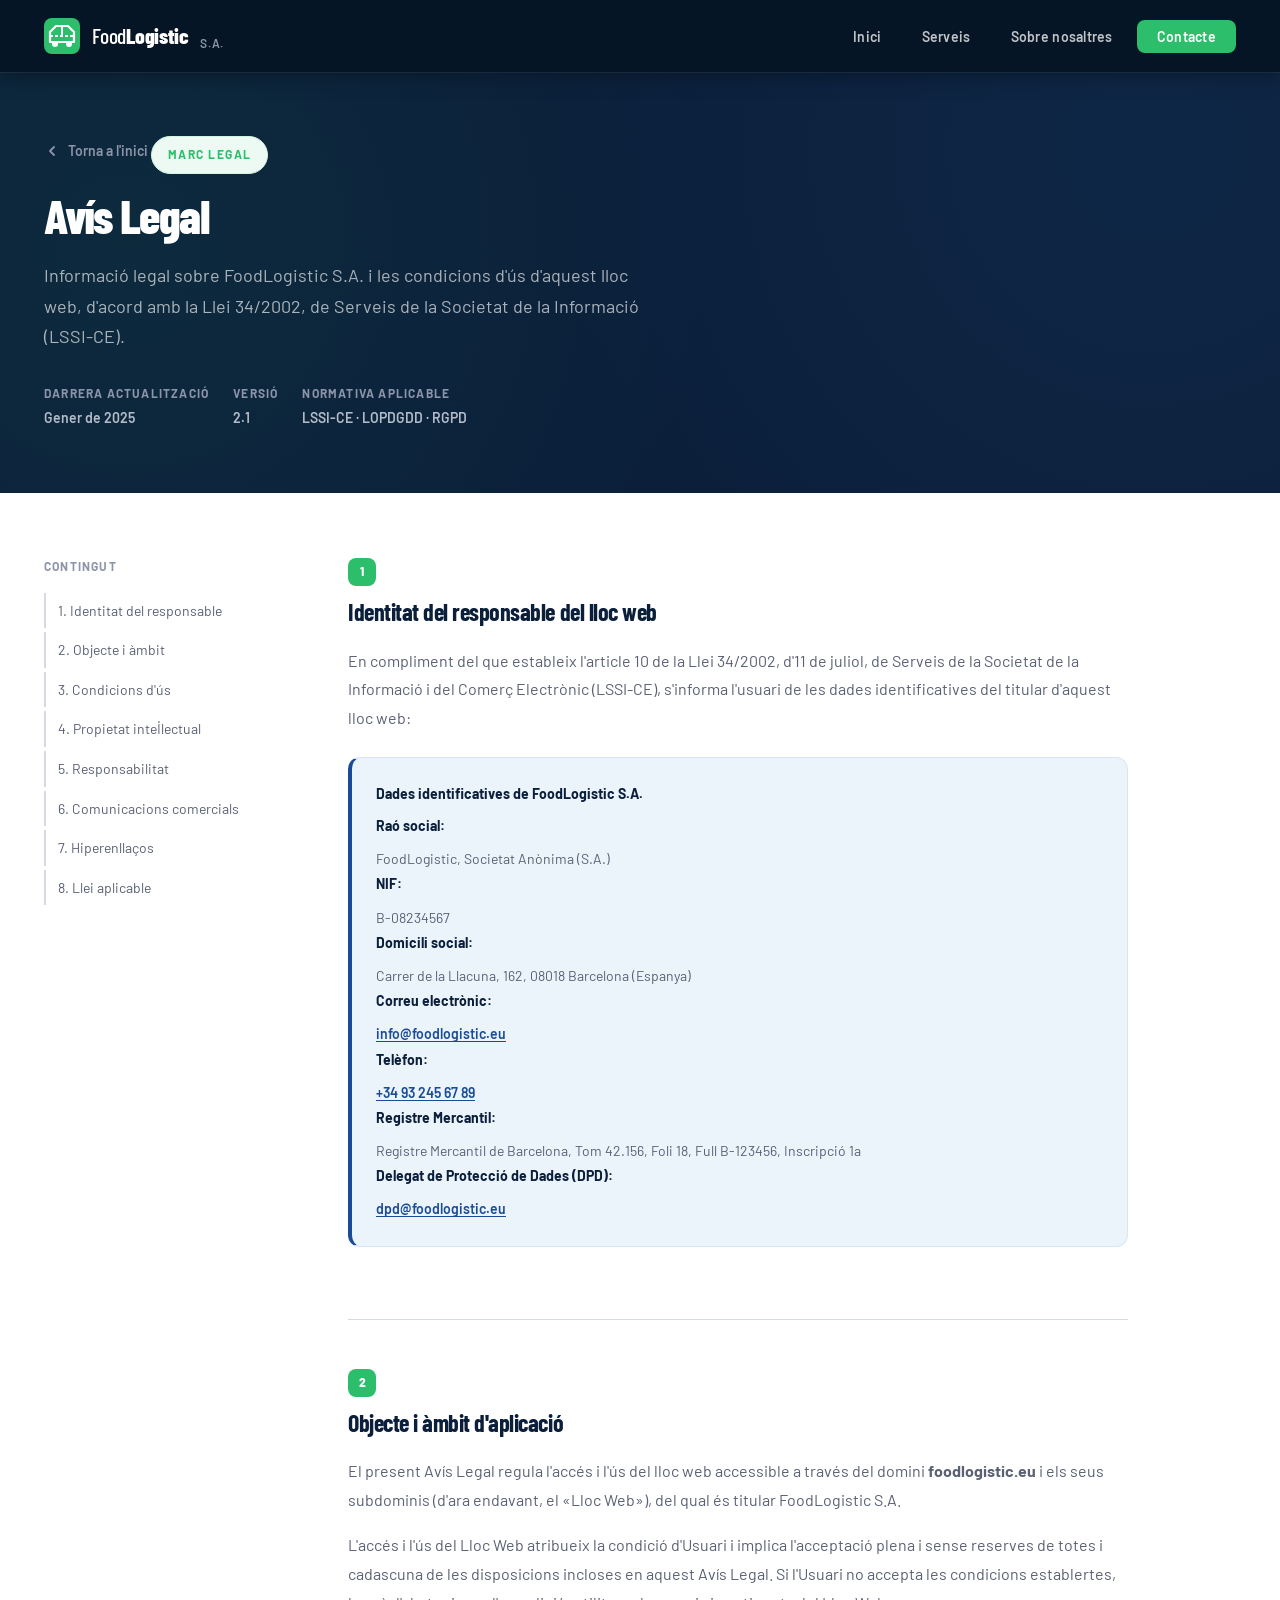
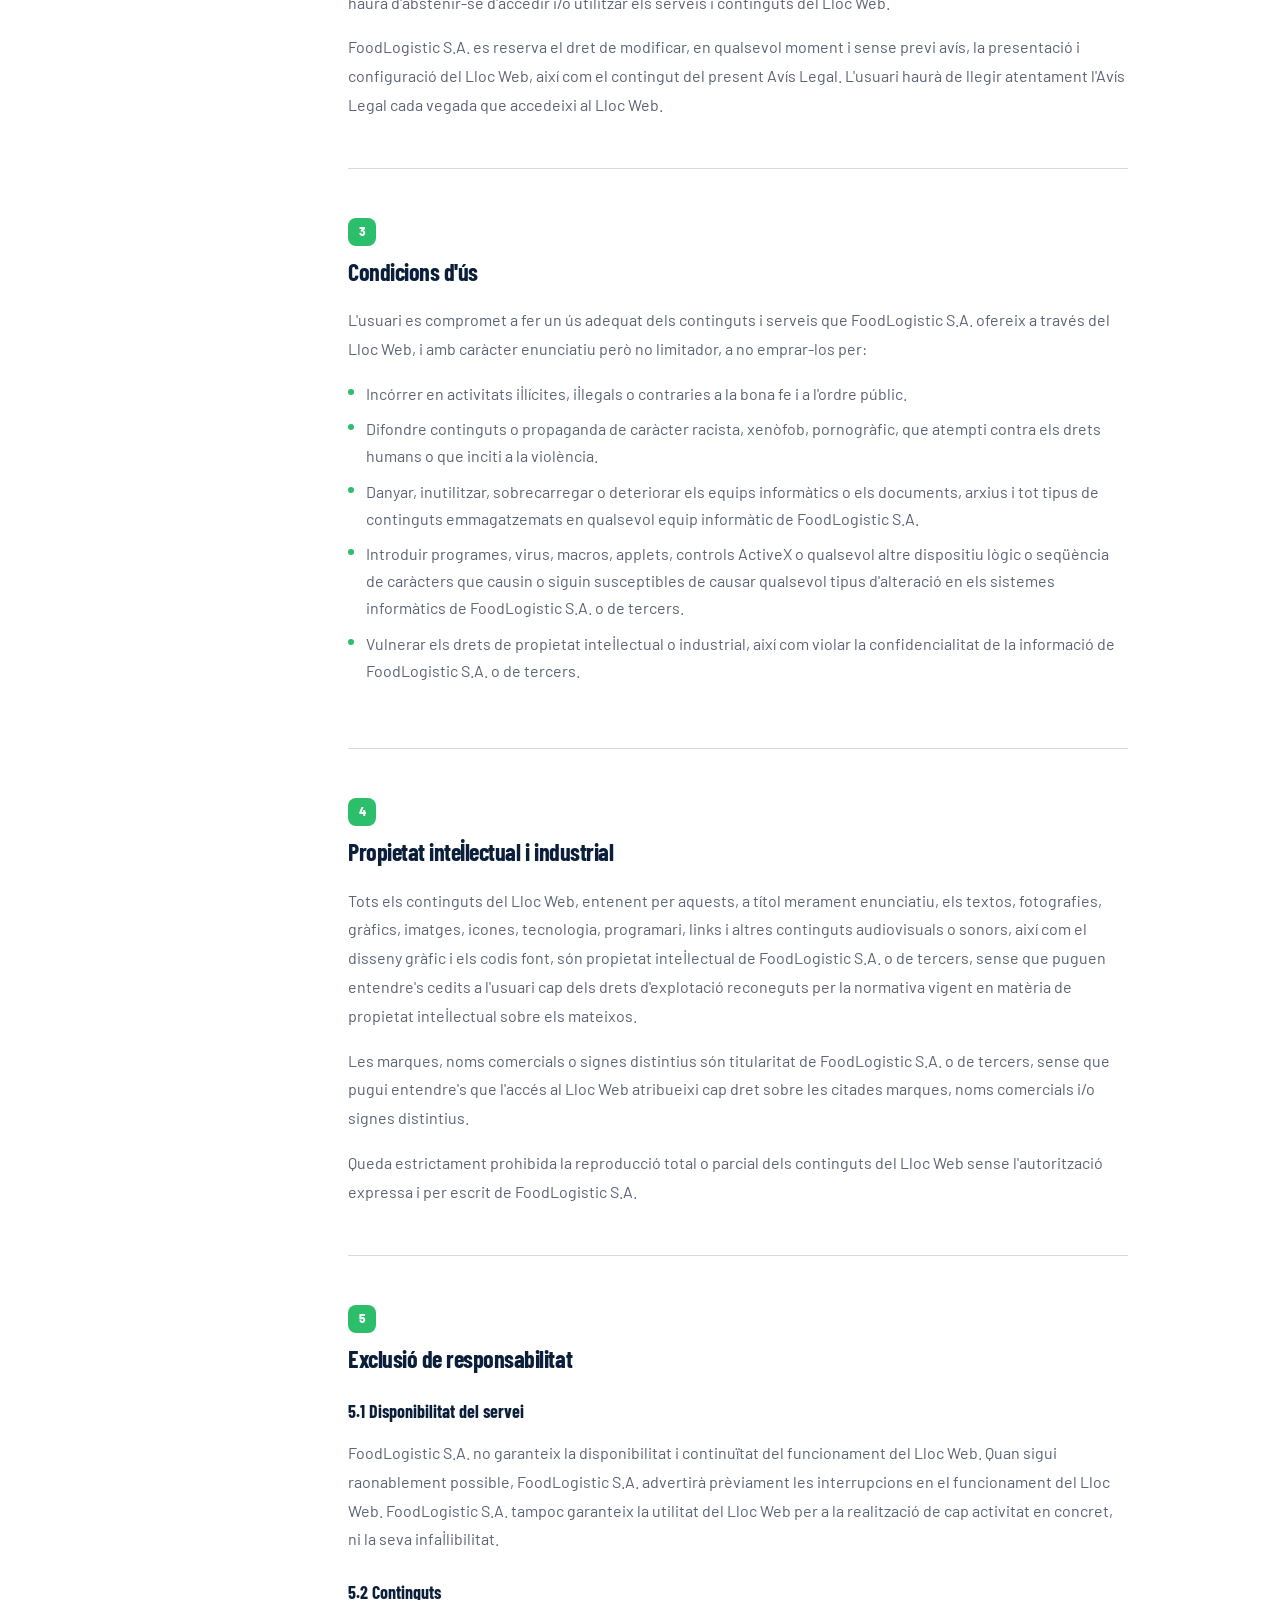
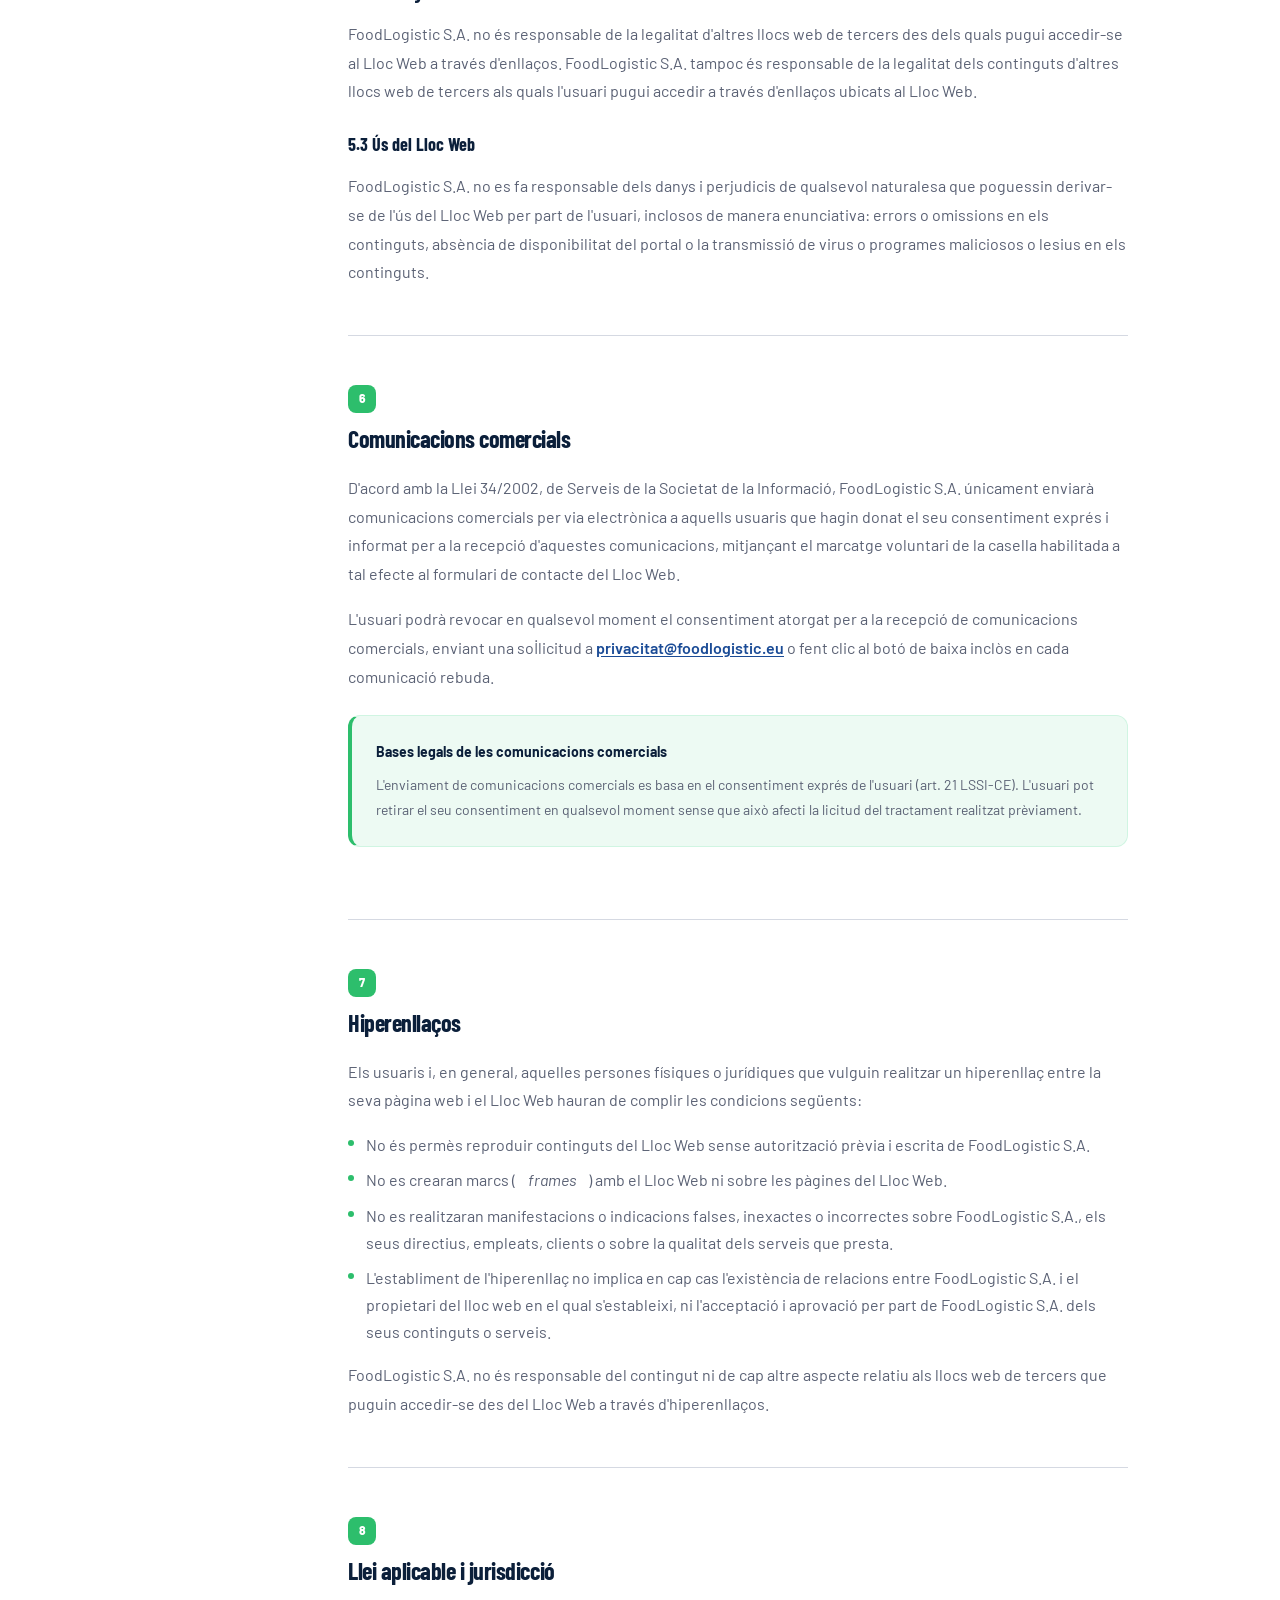
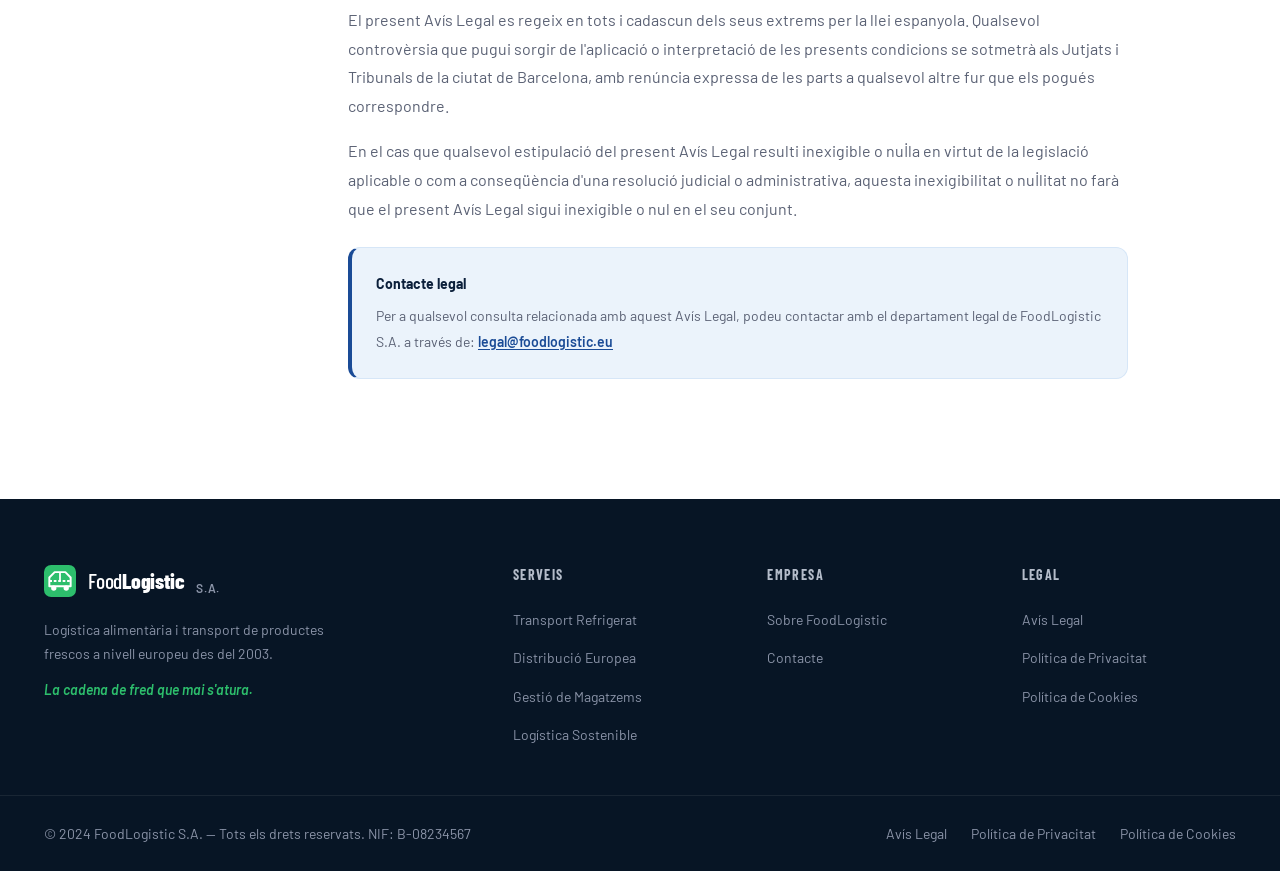
==== docs/avis-legal.html @ 4fdf0405 "t06" ====
<!DOCTYPE html>
<html lang="ca">
<head>
  <meta charset="UTF-8" />
  <meta name="viewport" content="width=device-width, initial-scale=1.0" />
  <meta name="description" content="Avís Legal de FoodLogistic S.A. — Informació sobre el responsable del lloc web, condicions d'ús, propietat intel·lectual i responsabilitat." />
  <meta name="robots" content="noindex, follow" />
  <title>Avís Legal — FoodLogistic S.A.</title>
  <link rel="preconnect" href="https://fonts.googleapis.com" />
  <link rel="preconnect" href="https://fonts.gstatic.com" crossorigin />
  <link href="https://fonts.googleapis.com/css2?family=Barlow:ital,wght@0,300;0,400;0,600;0,700;0,800;0,900;1,300&family=Barlow+Condensed:wght@500;600;700;800&family=Source+Sans+3:wght@300;400;600&display=swap" rel="stylesheet" />
  <link rel="stylesheet" href="styles.css" />
</head>
<body>

  <!-- NAVIGATION -->
  <header class="site-header scrolled" id="site-header">
    <nav class="nav-container" role="navigation" aria-label="Navegació principal">
      <a href="index.html" class="nav-logo" aria-label="FoodLogistic S.A. — Torna a l'inici">
        <span class="logo-icon" aria-hidden="true">
          <svg width="36" height="36" viewBox="0 0 36 36" fill="none" xmlns="http://www.w3.org/2000/svg">
            <rect width="36" height="36" rx="8" fill="#2DBE6C"/>
            <path d="M6 24V14l6-6h12l6 6v10H6z" fill="none" stroke="white" stroke-width="2.2" stroke-linejoin="round"/>
            <circle cx="11" cy="26" r="3" fill="white"/>
            <circle cx="25" cy="26" r="3" fill="white"/>
            <path d="M6 18h24" stroke="white" stroke-width="2" stroke-dasharray="3 2"/>
            <path d="M18 8v10" stroke="white" stroke-width="2"/>
          </svg>
        </span>
        <span class="logo-text">Food<strong>Logistic</strong></span>
        <span class="logo-tag">S.A.</span>
      </a>
      <button class="nav-toggle" id="nav-toggle" aria-expanded="false" aria-controls="nav-menu" aria-label="Obre o tanca el menú">
        <span></span><span></span><span></span>
      </button>
      <ul class="nav-menu" id="nav-menu" role="list">
        <li><a href="index.html#inici" class="nav-link">Inici</a></li>
        <li><a href="index.html#serveis" class="nav-link">Serveis</a></li>
        <li><a href="index.html#sobre-nosaltres" class="nav-link">Sobre nosaltres</a></li>
        <li><a href="index.html#contacte" class="nav-link nav-cta">Contacte</a></li>
      </ul>
    </nav>
  </header>

  <main>

    <!-- HERO LEGAL -->
    <section class="legal-hero">
      <div class="container legal-hero-inner">
        <a href="index.html" class="legal-hero-back" aria-label="Torna a la pàgina principal">
          <svg width="16" height="16" viewBox="0 0 16 16" fill="none" aria-hidden="true">
            <path d="M10 12L6 8l4-4" stroke="currentColor" stroke-width="1.8" stroke-linecap="round" stroke-linejoin="round"/>
          </svg>
          Torna a l'inici
        </a>
        <span class="section-tag">Marc Legal</span>
        <h1 class="legal-title">Avís Legal</h1>
        <p class="legal-subtitle">Informació legal sobre FoodLogistic S.A. i les condicions d'ús d'aquest lloc web, d'acord amb la Llei 34/2002, de Serveis de la Societat de la Informació (LSSI-CE).</p>
        <div class="legal-meta">
          <div class="legal-meta-item">
            <span class="legal-meta-label">Darrera actualització</span>
            <span class="legal-meta-value">Gener de 2025</span>
          </div>
          <div class="legal-meta-item">
            <span class="legal-meta-label">Versió</span>
            <span class="legal-meta-value">2.1</span>
          </div>
          <div class="legal-meta-item">
            <span class="legal-meta-label">Normativa aplicable</span>
            <span class="legal-meta-value">LSSI-CE · LOPDGDD · RGPD</span>
          </div>
        </div>
      </div>
    </section>

    <!-- CONTINGUT LEGAL -->
    <section class="legal-body">
      <div class="container legal-layout">

        <!-- ÍNDEX LATERAL -->
        <nav class="legal-nav" aria-label="Índex del document">
          <p class="legal-nav-title">Contingut</p>
          <ul class="legal-nav-list" role="list">
            <li><a href="#identitat" class="legal-nav-link">1. Identitat del responsable</a></li>
            <li><a href="#objecte" class="legal-nav-link">2. Objecte i àmbit</a></li>
            <li><a href="#condicions" class="legal-nav-link">3. Condicions d'ús</a></li>
            <li><a href="#propietat" class="legal-nav-link">4. Propietat intel·lectual</a></li>
            <li><a href="#responsabilitat" class="legal-nav-link">5. Responsabilitat</a></li>
            <li><a href="#comunicacions" class="legal-nav-link">6. Comunicacions comercials</a></li>
            <li><a href="#hiperenllacos" class="legal-nav-link">7. Hiperenllaços</a></li>
            <li><a href="#llei" class="legal-nav-link">8. Llei aplicable</a></li>
          </ul>
        </nav>

        <!-- CONTINGUT -->
        <div class="legal-content">

          <div class="legal-section" id="identitat">
            <div class="legal-section-num" aria-hidden="true">1</div>
            <h2>Identitat del responsable del lloc web</h2>
            <p>En compliment del que estableix l'article 10 de la Llei 34/2002, d'11 de juliol, de Serveis de la Societat de la Informació i del Comerç Electrònic (LSSI-CE), s'informa l'usuari de les dades identificatives del titular d'aquest lloc web:</p>

            <div class="legal-info-box">
              <strong>Dades identificatives de FoodLogistic S.A.</strong>
              <p><strong>Raó social:</strong> FoodLogistic, Societat Anònima (S.A.)<br/>
              <strong>NIF:</strong> B-08234567<br/>
              <strong>Domicili social:</strong> Carrer de la Llacuna, 162, 08018 Barcelona (Espanya)<br/>
              <strong>Correu electrònic:</strong> <a href="mailto:info@foodlogistic.eu">info@foodlogistic.eu</a><br/>
              <strong>Telèfon:</strong> <a href="tel:+34932456789">+34 93 245 67 89</a><br/>
              <strong>Registre Mercantil:</strong> Registre Mercantil de Barcelona, Tom 42.156, Foli 18, Full B-123456, Inscripció 1a<br/>
              <strong>Delegat de Protecció de Dades (DPD):</strong> <a href="mailto:dpd@foodlogistic.eu">dpd@foodlogistic.eu</a></p>
            </div>
          </div>

          <div class="legal-section" id="objecte">
            <div class="legal-section-num" aria-hidden="true">2</div>
            <h2>Objecte i àmbit d'aplicació</h2>
            <p>El present Avís Legal regula l'accés i l'ús del lloc web accessible a través del domini <strong>foodlogistic.eu</strong> i els seus subdominis (d'ara endavant, el «Lloc Web»), del qual és titular FoodLogistic S.A.</p>
            <p>L'accés i l'ús del Lloc Web atribueix la condició d'Usuari i implica l'acceptació plena i sense reserves de totes i cadascuna de les disposicions incloses en aquest Avís Legal. Si l'Usuari no accepta les condicions establertes, haurà d'abstenir-se d'accedir i/o utilitzar els serveis i continguts del Lloc Web.</p>
            <p>FoodLogistic S.A. es reserva el dret de modificar, en qualsevol moment i sense previ avís, la presentació i configuració del Lloc Web, així com el contingut del present Avís Legal. L'usuari haurà de llegir atentament l'Avís Legal cada vegada que accedeixi al Lloc Web.</p>
          </div>

          <div class="legal-section" id="condicions">
            <div class="legal-section-num" aria-hidden="true">3</div>
            <h2>Condicions d'ús</h2>
            <p>L'usuari es compromet a fer un ús adequat dels continguts i serveis que FoodLogistic S.A. ofereix a través del Lloc Web, i amb caràcter enunciatiu però no limitador, a no emprar-los per:</p>
            <ul>
              <li>Incórrer en activitats il·lícites, il·legals o contraries a la bona fe i a l'ordre públic.</li>
              <li>Difondre continguts o propaganda de caràcter racista, xenòfob, pornogràfic, que atempti contra els drets humans o que inciti a la violència.</li>
              <li>Danyar, inutilitzar, sobrecarregar o deteriorar els equips informàtics o els documents, arxius i tot tipus de continguts emmagatzemats en qualsevol equip informàtic de FoodLogistic S.A.</li>
              <li>Introduir programes, virus, macros, applets, controls ActiveX o qualsevol altre dispositiu lògic o seqüència de caràcters que causin o siguin susceptibles de causar qualsevol tipus d'alteració en els sistemes informàtics de FoodLogistic S.A. o de tercers.</li>
              <li>Vulnerar els drets de propietat intel·lectual o industrial, així com violar la confidencialitat de la informació de FoodLogistic S.A. o de tercers.</li>
            </ul>
          </div>

          <div class="legal-section" id="propietat">
            <div class="legal-section-num" aria-hidden="true">4</div>
            <h2>Propietat intel·lectual i industrial</h2>
            <p>Tots els continguts del Lloc Web, entenent per aquests, a títol merament enunciatiu, els textos, fotografies, gràfics, imatges, icones, tecnologia, programari, links i altres continguts audiovisuals o sonors, així com el disseny gràfic i els codis font, són propietat intel·lectual de FoodLogistic S.A. o de tercers, sense que puguen entendre's cedits a l'usuari cap dels drets d'explotació reconeguts per la normativa vigent en matèria de propietat intel·lectual sobre els mateixos.</p>
            <p>Les marques, noms comercials o signes distintius són titularitat de FoodLogistic S.A. o de tercers, sense que pugui entendre's que l'accés al Lloc Web atribueixi cap dret sobre les citades marques, noms comercials i/o signes distintius.</p>
            <p>Queda estrictament prohibida la reproducció total o parcial dels continguts del Lloc Web sense l'autorització expressa i per escrit de FoodLogistic S.A.</p>
          </div>

          <div class="legal-section" id="responsabilitat">
            <div class="legal-section-num" aria-hidden="true">5</div>
            <h2>Exclusió de responsabilitat</h2>
            <h3>5.1 Disponibilitat del servei</h3>
            <p>FoodLogistic S.A. no garanteix la disponibilitat i continuïtat del funcionament del Lloc Web. Quan sigui raonablement possible, FoodLogistic S.A. advertirà prèviament les interrupcions en el funcionament del Lloc Web. FoodLogistic S.A. tampoc garanteix la utilitat del Lloc Web per a la realització de cap activitat en concret, ni la seva infal·libilitat.</p>

            <h3>5.2 Continguts</h3>
            <p>FoodLogistic S.A. no és responsable de la legalitat d'altres llocs web de tercers des dels quals pugui accedir-se al Lloc Web a través d'enllaços. FoodLogistic S.A. tampoc és responsable de la legalitat dels continguts d'altres llocs web de tercers als quals l'usuari pugui accedir a través d'enllaços ubicats al Lloc Web.</p>

            <h3>5.3 Ús del Lloc Web</h3>
            <p>FoodLogistic S.A. no es fa responsable dels danys i perjudicis de qualsevol naturalesa que poguessin derivar-se de l'ús del Lloc Web per part de l'usuari, inclosos de manera enunciativa: errors o omissions en els continguts, absència de disponibilitat del portal o la transmissió de virus o programes maliciosos o lesius en els continguts.</p>
          </div>

          <div class="legal-section" id="comunicacions">
            <div class="legal-section-num" aria-hidden="true">6</div>
            <h2>Comunicacions comercials</h2>
            <p>D'acord amb la Llei 34/2002, de Serveis de la Societat de la Informació, FoodLogistic S.A. únicament enviarà comunicacions comercials per via electrònica a aquells usuaris que hagin donat el seu consentiment exprés i informat per a la recepció d'aquestes comunicacions, mitjançant el marcatge voluntari de la casella habilitada a tal efecte al formulari de contacte del Lloc Web.</p>
            <p>L'usuari podrà revocar en qualsevol moment el consentiment atorgat per a la recepció de comunicacions comercials, enviant una sol·licitud a <a href="mailto:privacitat@foodlogistic.eu">privacitat@foodlogistic.eu</a> o fent clic al botó de baixa inclòs en cada comunicació rebuda.</p>

            <div class="legal-info-box green">
              <strong>Bases legals de les comunicacions comercials</strong>
              <p>L'enviament de comunicacions comercials es basa en el consentiment exprés de l'usuari (art. 21 LSSI-CE). L'usuari pot retirar el seu consentiment en qualsevol moment sense que això afecti la licitud del tractament realitzat prèviament.</p>
            </div>
          </div>

          <div class="legal-section" id="hiperenllacos">
            <div class="legal-section-num" aria-hidden="true">7</div>
            <h2>Hiperenllaços</h2>
            <p>Els usuaris i, en general, aquelles persones físiques o jurídiques que vulguin realitzar un hiperenllaç entre la seva pàgina web i el Lloc Web hauran de complir les condicions següents:</p>
            <ul>
              <li>No és permès reproduir continguts del Lloc Web sense autorització prèvia i escrita de FoodLogistic S.A.</li>
              <li>No es crearan marcs (<em>frames</em>) amb el Lloc Web ni sobre les pàgines del Lloc Web.</li>
              <li>No es realitzaran manifestacions o indicacions falses, inexactes o incorrectes sobre FoodLogistic S.A., els seus directius, empleats, clients o sobre la qualitat dels serveis que presta.</li>
              <li>L'establiment de l'hiperenllaç no implica en cap cas l'existència de relacions entre FoodLogistic S.A. i el propietari del lloc web en el qual s'estableixi, ni l'acceptació i aprovació per part de FoodLogistic S.A. dels seus continguts o serveis.</li>
            </ul>
            <p>FoodLogistic S.A. no és responsable del contingut ni de cap altre aspecte relatiu als llocs web de tercers que puguin accedir-se des del Lloc Web a través d'hiperenllaços.</p>
          </div>

          <div class="legal-section" id="llei">
            <div class="legal-section-num" aria-hidden="true">8</div>
            <h2>Llei aplicable i jurisdicció</h2>
            <p>El present Avís Legal es regeix en tots i cadascun dels seus extrems per la llei espanyola. Qualsevol controvèrsia que pugui sorgir de l'aplicació o interpretació de les presents condicions se sotmetrà als Jutjats i Tribunals de la ciutat de Barcelona, amb renúncia expressa de les parts a qualsevol altre fur que els pogués correspondre.</p>
            <p>En el cas que qualsevol estipulació del present Avís Legal resulti inexigible o nul·la en virtut de la legislació aplicable o com a conseqüència d'una resolució judicial o administrativa, aquesta inexigibilitat o nul·litat no farà que el present Avís Legal sigui inexigible o nul en el seu conjunt.</p>

            <div class="legal-info-box">
              <strong>Contacte legal</strong>
              <p>Per a qualsevol consulta relacionada amb aquest Avís Legal, podeu contactar amb el departament legal de FoodLogistic S.A. a través de: <a href="mailto:legal@foodlogistic.eu">legal@foodlogistic.eu</a></p>
            </div>
          </div>

        </div>
      </div>
    </section>

  </main>

  <!-- FOOTER -->
  <footer class="site-footer" role="contentinfo">
    <div class="footer-main">
      <div class="container footer-grid">
        <div class="footer-brand">
          <a href="index.html" class="nav-logo footer-logo">
            <span class="logo-icon" aria-hidden="true">
              <svg width="32" height="32" viewBox="0 0 36 36" fill="none">
                <rect width="36" height="36" rx="8" fill="#2DBE6C"/>
                <path d="M6 24V14l6-6h12l6 6v10H6z" fill="none" stroke="white" stroke-width="2.2" stroke-linejoin="round"/>
                <circle cx="11" cy="26" r="3" fill="white"/>
                <circle cx="25" cy="26" r="3" fill="white"/>
                <path d="M6 18h24" stroke="white" stroke-width="2" stroke-dasharray="3 2"/>
                <path d="M18 8v10" stroke="white" stroke-width="2"/>
              </svg>
            </span>
            <span class="logo-text">Food<strong>Logistic</strong></span>
            <span class="logo-tag">S.A.</span>
          </a>
          <p class="footer-brand-desc">Logística alimentària i transport de productes frescos a nivell europeu des del 2003.</p>
          <p class="footer-slogan">La cadena de fred que mai s'atura.</p>
        </div>
        <div class="footer-col">
          <h4 class="footer-heading">Serveis</h4>
          <ul class="footer-links" role="list">
            <li><a href="index.html#serveis">Transport Refrigerat</a></li>
            <li><a href="index.html#serveis">Distribució Europea</a></li>
            <li><a href="index.html#serveis">Gestió de Magatzems</a></li>
            <li><a href="index.html#serveis">Logística Sostenible</a></li>
          </ul>
        </div>
        <div class="footer-col">
          <h4 class="footer-heading">Empresa</h4>
          <ul class="footer-links" role="list">
            <li><a href="index.html#sobre-nosaltres">Sobre FoodLogistic</a></li>
            <li><a href="index.html#contacte">Contacte</a></li>
          </ul>
        </div>
        <div class="footer-col">
          <h4 class="footer-heading">Legal</h4>
          <ul class="footer-links" role="list">
            <li><a href="avis-legal.html" aria-current="page">Avís Legal</a></li>
            <li><a href="politica-privacitat.html">Política de Privacitat</a></li>
            <li><a href="politica-cookies.html">Política de Cookies</a></li>
          </ul>
        </div>
      </div>
    </div>
    <div class="footer-bottom">
      <div class="container footer-bottom-inner">
        <p class="footer-copy">© 2024 FoodLogistic S.A. — Tots els drets reservats. NIF: B-08234567</p>
        <nav aria-label="Enllaços legals">
          <ul class="footer-legal" role="list">
            <li><a href="avis-legal.html">Avís Legal</a></li>
            <li><a href="politica-privacitat.html">Política de Privacitat</a></li>
            <li><a href="politica-cookies.html">Política de Cookies</a></li>
          </ul>
        </nav>
      </div>
    </div>
  </footer>

  <script>
    const toggle = document.getElementById('nav-toggle');
    const menu = document.getElementById('nav-menu');
    toggle.addEventListener('click', () => {
      const open = toggle.getAttribute('aria-expanded') === 'true';
      toggle.setAttribute('aria-expanded', String(!open));
      menu.classList.toggle('open', !open);
      toggle.classList.toggle('open', !open);
    });
  </script>
</body>
</html>
---- docs/styles.css ----
/* =====================================================
   FoodLogistic S.A. — Stylesheet
   Versió: 1.0 | Disseny: Corporatiu Modern Logística
   Fonts: Barlow Condensed (titulars) + Barlow + Source Sans 3
   ===================================================== */

/* =====================================================
   1. VARIABLES CSS
   ===================================================== */
:root {
  /* Paleta de color */
  --color-navy-900:   #071525;
  --color-navy-800:   #0B1F3A;
  --color-navy-700:   #102B52;
  --color-navy-600:   #163870;
  --color-navy-500:   #1A4B96;
  --color-navy-400:   #2E6AB5;
  --color-navy-300:   #5B93D3;
  --color-navy-100:   #D6E6F7;
  --color-navy-50:    #EBF3FB;

  --color-green-700:  #1A7D46;
  --color-green-600:  #22A259;
  --color-green-500:  #2DBE6C;
  --color-green-400:  #4DD68C;
  --color-green-100:  #D0F5E2;
  --color-green-50:   #EDFAF3;

  --color-gray-900:   #1A1E26;
  --color-gray-800:   #2C3040;
  --color-gray-700:   #3F4558;
  --color-gray-600:   #5A6174;
  --color-gray-400:   #8B94A8;
  --color-gray-300:   #B4BCC9;
  --color-gray-200:   #D5D9E2;
  --color-gray-100:   #EAECF0;
  --color-gray-50:    #F4F5F7;

  --color-white:      #FFFFFF;
  --color-off-white:  #F8F9FC;

  /* Semàntiques */
  --c-bg:             var(--color-off-white);
  --c-bg-alt:         var(--color-white);
  --c-text:           var(--color-gray-900);
  --c-text-muted:     var(--color-gray-600);
  --c-text-light:     var(--color-gray-400);
  --c-brand:          var(--color-navy-800);
  --c-accent:         var(--color-green-500);
  --c-accent-hover:   var(--color-green-600);
  --c-border:         var(--color-gray-200);
  --c-link:           var(--color-navy-500);

  /* Tipografia */
  --font-display:     'Barlow Condensed', sans-serif;
  --font-body:        'Barlow', sans-serif;
  --font-alt:         'Source Sans 3', sans-serif;

  /* Escales tipogràfiques */
  --text-xs:    0.75rem;
  --text-sm:    0.875rem;
  --text-base:  1rem;
  --text-lg:    1.125rem;
  --text-xl:    1.25rem;
  --text-2xl:   1.5rem;
  --text-3xl:   1.875rem;
  --text-4xl:   2.25rem;
  --text-5xl:   3rem;
  --text-6xl:   3.75rem;
  --text-7xl:   4.5rem;

  /* Espaiat */
  --space-1:  0.25rem;
  --space-2:  0.5rem;
  --space-3:  0.75rem;
  --space-4:  1rem;
  --space-5:  1.25rem;
  --space-6:  1.5rem;
  --space-8:  2rem;
  --space-10: 2.5rem;
  --space-12: 3rem;
  --space-16: 4rem;
  --space-20: 5rem;
  --space-24: 6rem;
  --space-32: 8rem;

  /* Radis */
  --radius-sm:  4px;
  --radius-md:  8px;
  --radius-lg:  12px;
  --radius-xl:  16px;
  --radius-2xl: 24px;
  --radius-full: 9999px;

  /* Ombres */
  --shadow-sm:   0 1px 3px rgba(7,21,37,0.08), 0 1px 2px rgba(7,21,37,0.04);
  --shadow-md:   0 4px 12px rgba(7,21,37,0.10), 0 2px 6px rgba(7,21,37,0.06);
  --shadow-lg:   0 10px 30px rgba(7,21,37,0.12), 0 4px 12px rgba(7,21,37,0.08);
  --shadow-xl:   0 20px 50px rgba(7,21,37,0.15), 0 8px 20px rgba(7,21,37,0.10);
  --shadow-card: 0 2px 8px rgba(7,21,37,0.06), 0 8px 24px rgba(7,21,37,0.08);

  /* Transicions */
  --transition-fast:   150ms cubic-bezier(0.4, 0, 0.2, 1);
  --transition-base:   250ms cubic-bezier(0.4, 0, 0.2, 1);
  --transition-slow:   400ms cubic-bezier(0.4, 0, 0.2, 1);

  /* Layout */
  --container-max: 1240px;
  --container-pad: var(--space-6);
  --nav-height:    72px;
}

/* =====================================================
   2. RESET & BASE
   ===================================================== */
*, *::before, *::after {
  box-sizing: border-box;
  margin: 0;
  padding: 0;
}

html {
  scroll-behavior: smooth;
  -webkit-text-size-adjust: 100%;
  font-size: 16px;
}

body {
  font-family: var(--font-body);
  font-size: var(--text-base);
  line-height: 1.65;
  color: var(--c-text);
  background-color: var(--c-bg);
  -webkit-font-smoothing: antialiased;
  -moz-osx-font-smoothing: grayscale;
  overflow-x: hidden;
}

img, svg {
  display: block;
  max-width: 100%;
}

a {
  color: inherit;
  text-decoration: none;
}

ul {
  list-style: none;
}

button {
  cursor: pointer;
  border: none;
  background: none;
  font: inherit;
}

input, textarea, select {
  font: inherit;
}

/* Accessibilitat */
.sr-only {
  position: absolute;
  width: 1px;
  height: 1px;
  padding: 0;
  margin: -1px;
  overflow: hidden;
  clip: rect(0,0,0,0);
  white-space: nowrap;
  border-width: 0;
}

:focus-visible {
  outline: 2px solid var(--c-accent);
  outline-offset: 3px;
  border-radius: var(--radius-sm);
}

/* =====================================================
   3. UTILITATS
   ===================================================== */
.container {
  width: 100%;
  max-width: var(--container-max);
  margin-inline: auto;
  padding-inline: var(--container-pad);
}

.section {
  padding-block: var(--space-24);
}

/* Tags de secció */
.section-tag {
  display: inline-block;
  font-family: var(--font-body);
  font-size: var(--text-xs);
  font-weight: 700;
  letter-spacing: 0.12em;
  text-transform: uppercase;
  color: var(--c-accent);
  margin-bottom: var(--space-4);
  padding: var(--space-2) var(--space-4);
  background: var(--color-green-50);
  border-radius: var(--radius-full);
  border: 1px solid var(--color-green-100);
}

/* Capçaleres de secció */
.section-header {
  text-align: center;
  max-width: 680px;
  margin-inline: auto;
  margin-bottom: var(--space-16);
}

.section-header--left {
  text-align: left;
  margin-inline: 0;
}

.section-title {
  font-family: var(--font-display);
  font-size: clamp(var(--text-3xl), 4vw, var(--text-5xl));
  font-weight: 700;
  line-height: 1.1;
  letter-spacing: -0.02em;
  color: var(--c-brand);
  margin-bottom: var(--space-4);
}

.section-subtitle {
  font-size: var(--text-lg);
  color: var(--c-text-muted);
  line-height: 1.7;
  max-width: 600px;
  margin-inline: auto;
}

/* =====================================================
   4. BOTONS
   ===================================================== */
.btn {
  display: inline-flex;
  align-items: center;
  gap: var(--space-2);
  padding: 0.8rem 1.75rem;
  font-family: var(--font-body);
  font-size: var(--text-base);
  font-weight: 600;
  letter-spacing: 0.01em;
  border-radius: var(--radius-md);
  transition: all var(--transition-base);
  white-space: nowrap;
  position: relative;
  overflow: hidden;
}

.btn::after {
  content: '';
  position: absolute;
  inset: 0;
  background: rgba(255,255,255,0);
  transition: background var(--transition-fast);
}

.btn:hover::after {
  background: rgba(255,255,255,0.08);
}

.btn-primary {
  background: var(--c-accent);
  color: var(--color-white);
  box-shadow: 0 2px 8px rgba(45, 190, 108, 0.35), 0 1px 3px rgba(45,190,108,0.2);
}

.btn-primary:hover {
  background: var(--c-accent-hover);
  box-shadow: 0 4px 16px rgba(45, 190, 108, 0.45), 0 2px 6px rgba(45,190,108,0.25);
  transform: translateY(-1px);
}

.btn-primary:active {
  transform: translateY(0);
}

.btn-ghost {
  background: transparent;
  color: var(--color-white);
  border: 2px solid rgba(255,255,255,0.4);
  backdrop-filter: blur(4px);
}

.btn-ghost:hover {
  border-color: rgba(255,255,255,0.8);
  background: rgba(255,255,255,0.1);
}

.btn--large {
  padding: 1rem 2.5rem;
  font-size: var(--text-lg);
}

.btn--full {
  width: 100%;
  justify-content: center;
}

/* =====================================================
   5. NAVEGACIÓ
   ===================================================== */
.site-header {
  position: fixed;
  top: 0;
  left: 0;
  right: 0;
  z-index: 1000;
  transition: background var(--transition-slow), box-shadow var(--transition-slow);
}

.site-header.scrolled {
  background: rgba(7, 21, 37, 0.97);
  backdrop-filter: blur(12px);
  box-shadow: 0 1px 0 rgba(255,255,255,0.06), 0 4px 20px rgba(0,0,0,0.3);
}

.nav-container {
  display: flex;
  align-items: center;
  justify-content: space-between;
  height: var(--nav-height);
  max-width: var(--container-max);
  margin-inline: auto;
  padding-inline: var(--container-pad);
  gap: var(--space-8);
}

/* Logo */
.nav-logo {
  display: flex;
  align-items: center;
  gap: var(--space-3);
  flex-shrink: 0;
}

.logo-icon svg rect { transition: fill var(--transition-base); }

.logo-text {
  font-family: var(--font-display);
  font-size: 1.35rem;
  font-weight: 500;
  color: var(--color-white);
  letter-spacing: -0.01em;
}

.logo-text strong {
  font-weight: 800;
}

.logo-tag {
  font-size: var(--text-xs);
  font-weight: 600;
  color: var(--color-gray-400);
  letter-spacing: 0.05em;
  margin-top: 2px;
  align-self: flex-end;
}

/* Menú */
.nav-menu {
  display: flex;
  align-items: center;
  gap: var(--space-2);
}

.nav-link {
  font-size: var(--text-sm);
  font-weight: 600;
  letter-spacing: 0.02em;
  color: rgba(255,255,255,0.75);
  padding: var(--space-2) var(--space-4);
  border-radius: var(--radius-md);
  transition: color var(--transition-fast), background var(--transition-fast);
  position: relative;
}

.nav-link:hover,
.nav-link.active {
  color: var(--color-white);
  background: rgba(255,255,255,0.08);
}

.nav-cta {
  color: var(--color-white) !important;
  background: var(--c-accent) !important;
  padding: var(--space-2) var(--space-5) !important;
}

.nav-cta:hover {
  background: var(--c-accent-hover) !important;
}

/* Toggle mòbil */
.nav-toggle {
  display: none;
  flex-direction: column;
  justify-content: center;
  gap: 5px;
  width: 40px;
  height: 40px;
  padding: var(--space-2);
  border-radius: var(--radius-md);
}

.nav-toggle span {
  display: block;
  width: 22px;
  height: 2px;
  background: var(--color-white);
  border-radius: 2px;
  transition: all var(--transition-base);
  transform-origin: center;
}

.nav-toggle.open span:nth-child(1) { transform: translateY(7px) rotate(45deg); }
.nav-toggle.open span:nth-child(2) { opacity: 0; transform: scaleX(0); }
.nav-toggle.open span:nth-child(3) { transform: translateY(-7px) rotate(-45deg); }

/* =====================================================
   6. HERO
   ===================================================== */
.hero {
  position: relative;
  min-height: 100svh;
  display: flex;
  align-items: center;
  padding-top: var(--nav-height);
  overflow: hidden;
  color: var(--color-white);
}

.hero-media {
  position: absolute;
  inset: 0;
  z-index: 0;
}

.hero-bg {
  width: 100%;
  height: 100%;
  object-fit: cover;
  object-position: center 60%;
}

.hero-overlay {
  position: absolute;
  inset: 0;
  background: linear-gradient(
    105deg,
    rgba(7, 21, 37, 0.90) 0%,
    rgba(11, 31, 58, 0.82) 40%,
    rgba(16, 43, 82, 0.60) 75%,
    rgba(16, 43, 82, 0.40) 100%
  );
}

.hero-content {
  position: relative;
  z-index: 1;
  padding-block: var(--space-24) var(--space-32);
  max-width: 780px;
}

.hero-badge {
  display: inline-flex;
  align-items: center;
  gap: var(--space-2);
  font-size: var(--text-sm);
  font-weight: 600;
  letter-spacing: 0.04em;
  color: rgba(255,255,255,0.85);
  background: rgba(255,255,255,0.08);
  border: 1px solid rgba(255,255,255,0.15);
  backdrop-filter: blur(6px);
  padding: var(--space-2) var(--space-4);
  border-radius: var(--radius-full);
  margin-bottom: var(--space-6);
}

.badge-dot {
  width: 8px;
  height: 8px;
  border-radius: 50%;
  background: var(--c-accent);
  animation: pulse-dot 2s infinite;
  flex-shrink: 0;
}

@keyframes pulse-dot {
  0%, 100% { box-shadow: 0 0 0 0 rgba(45,190,108,0.5); }
  50% { box-shadow: 0 0 0 6px rgba(45,190,108,0); }
}

.hero-title {
  font-family: var(--font-display);
  font-size: clamp(var(--text-5xl), 7vw, var(--text-7xl));
  font-weight: 800;
  line-height: 1.0;
  letter-spacing: -0.03em;
  margin-bottom: var(--space-6);
  color: var(--color-white);
}

.hero-title em {
  font-style: italic;
  color: var(--c-accent);
  font-weight: 700;
}

.hero-subtitle {
  font-size: clamp(var(--text-base), 2vw, var(--text-xl));
  line-height: 1.7;
  color: rgba(255,255,255,0.75);
  max-width: 560px;
  margin-bottom: var(--space-10);
}

.hero-actions {
  display: flex;
  flex-wrap: wrap;
  gap: var(--space-4);
  margin-bottom: var(--space-16);
}

/* Stats del hero */
.hero-stats {
  display: flex;
  flex-wrap: wrap;
  gap: var(--space-8);
}

.hero-stat {
  display: flex;
  flex-direction: column;
  min-width: 80px;
}

.stat-number {
  font-family: var(--font-display);
  font-size: var(--text-3xl);
  font-weight: 800;
  color: var(--color-white);
  line-height: 1;
  letter-spacing: -0.02em;
  display: inline-flex;
  align-items: flex-start;
  gap: 1px;
}

.stat-plus {
  font-size: var(--text-xl);
  font-weight: 700;
  color: var(--c-accent);
  margin-top: 2px;
}

.stat-label {
  font-size: var(--text-xs);
  font-weight: 600;
  text-transform: uppercase;
  letter-spacing: 0.08em;
  color: rgba(255,255,255,0.5);
  margin-top: var(--space-1);
}

/* Botó scroll */
.hero-scroll {
  position: absolute;
  bottom: var(--space-8);
  left: 50%;
  transform: translateX(-50%);
  z-index: 1;
  color: rgba(255,255,255,0.5);
  animation: bounce 2.5s infinite;
  transition: color var(--transition-fast);
}

.hero-scroll:hover { color: var(--c-accent); }

@keyframes bounce {
  0%, 100% { transform: translateX(-50%) translateY(0); }
  50% { transform: translateX(-50%) translateY(8px); }
}

/* =====================================================
   7. TRUST STRIP
   ===================================================== */
.trust-strip {
  background: var(--color-navy-800);
  padding-block: var(--space-5);
  border-top: 1px solid rgba(255,255,255,0.04);
  border-bottom: 1px solid rgba(255,255,255,0.04);
  overflow: hidden;
}

.trust-inner {
  display: flex;
  align-items: center;
  gap: var(--space-8);
  flex-wrap: wrap;
}

.trust-label {
  font-size: var(--text-xs);
  font-weight: 700;
  letter-spacing: 0.1em;
  text-transform: uppercase;
  color: var(--color-gray-400);
  white-space: nowrap;
  flex-shrink: 0;
}

.trust-list {
  display: flex;
  flex-wrap: wrap;
  gap: var(--space-3);
  align-items: center;
}

.trust-item {
  font-size: var(--text-sm);
  font-weight: 600;
  letter-spacing: 0.05em;
  color: rgba(255,255,255,0.6);
  padding: var(--space-2) var(--space-4);
  border: 1px solid rgba(255,255,255,0.10);
  border-radius: var(--radius-full);
  transition: all var(--transition-fast);
  cursor: default;
}

.trust-item:hover {
  color: var(--c-accent);
  border-color: var(--c-accent);
  background: rgba(45,190,108,0.06);
}

/* =====================================================
   8. SERVEIS
   ===================================================== */
.services {
  background: var(--c-bg);
}

.services-grid {
  display: grid;
  grid-template-columns: repeat(2, 1fr);
  gap: var(--space-6);
}

/* Targeta de servei */
.service-card {
  background: var(--color-white);
  border-radius: var(--radius-xl);
  overflow: hidden;
  border: 1px solid var(--c-border);
  box-shadow: var(--shadow-card);
  transition: transform var(--transition-base), box-shadow var(--transition-base);
  display: grid;
  grid-template-rows: 240px 1fr;
}

.service-card:hover {
  transform: translateY(-4px);
  box-shadow: var(--shadow-xl);
  border-color: transparent;
}

.service-card--featured {
  grid-row: span 1;
}

.service-card--green .service-icon {
  color: var(--c-accent);
  background: var(--color-green-50);
  border-color: var(--color-green-100);
}

.service-card-media {
  overflow: hidden;
  position: relative;
}

.service-card-media img {
  width: 100%;
  height: 100%;
  object-fit: cover;
  transition: transform var(--transition-slow);
}

.service-card:hover .service-card-media img {
  transform: scale(1.05);
}

.service-card-body {
  padding: var(--space-8);
}

.service-icon {
  display: inline-flex;
  align-items: center;
  justify-content: center;
  width: 52px;
  height: 52px;
  border-radius: var(--radius-lg);
  background: var(--color-navy-50);
  border: 1px solid var(--color-navy-100);
  color: var(--color-navy-600);
  margin-bottom: var(--space-5);
}

.service-title {
  font-family: var(--font-display);
  font-size: var(--text-2xl);
  font-weight: 700;
  letter-spacing: -0.02em;
  color: var(--c-brand);
  margin-bottom: var(--space-3);
  line-height: 1.2;
}

.service-desc {
  font-size: var(--text-base);
  color: var(--c-text-muted);
  line-height: 1.7;
  margin-bottom: var(--space-5);
}

.service-features {
  display: grid;
  gap: var(--space-2);
  margin-bottom: var(--space-6);
}

.service-features li {
  display: flex;
  align-items: flex-start;
  gap: var(--space-2);
  font-size: var(--text-sm);
  color: var(--c-text-muted);
}

.service-features li::before {
  content: '';
  display: block;
  width: 6px;
  height: 6px;
  border-radius: 50%;
  background: var(--c-accent);
  flex-shrink: 0;
  margin-top: 7px;
}

.service-link {
  display: inline-flex;
  align-items: center;
  font-size: var(--text-sm);
  font-weight: 700;
  letter-spacing: 0.02em;
  color: var(--color-navy-500);
  transition: color var(--transition-fast), gap var(--transition-fast);
  gap: var(--space-1);
}

.service-link:hover {
  color: var(--c-accent);
  gap: var(--space-3);
}

/* =====================================================
   9. BANDA DE XIFRES
   ===================================================== */
.numbers-band {
  background: var(--color-navy-800);
  padding-block: var(--space-16);
  position: relative;
  overflow: hidden;
}

.numbers-band::before {
  content: '';
  position: absolute;
  inset: 0;
  background:
    radial-gradient(circle at 20% 50%, rgba(45,190,108,0.08) 0%, transparent 50%),
    radial-gradient(circle at 80% 50%, rgba(46,106,181,0.12) 0%, transparent 50%);
  pointer-events: none;
}

.numbers-grid {
  display: grid;
  grid-template-columns: repeat(6, 1fr);
  gap: var(--space-2);
}

.number-item {
  display: flex;
  flex-direction: column;
  align-items: center;
  text-align: center;
  padding: var(--space-6) var(--space-4);
  border-right: 1px solid rgba(255,255,255,0.08);
}

.number-item:last-child {
  border-right: none;
}

.number-val {
  font-family: var(--font-display);
  font-size: clamp(1.8rem, 3vw, 2.75rem);
  font-weight: 800;
  color: var(--color-white);
  line-height: 1;
  letter-spacing: -0.03em;
  margin-bottom: var(--space-2);
}

.number-val sup {
  font-size: 0.55em;
  font-weight: 700;
  color: var(--c-accent);
  vertical-align: super;
}

.number-label {
  font-size: var(--text-xs);
  font-weight: 600;
  text-transform: uppercase;
  letter-spacing: 0.08em;
  color: var(--color-gray-400);
  line-height: 1.4;
}

/* =====================================================
   10. SOBRE NOSALTRES
   ===================================================== */
.about {
  background: var(--color-white);
}

.about-intro {
  display: grid;
  grid-template-columns: 1fr 1fr;
  gap: var(--space-12);
  align-items: start;
  margin-bottom: var(--space-16);
}

.about-lead {
  font-size: var(--text-lg);
  line-height: 1.8;
  color: var(--c-text-muted);
  padding-top: 5rem;
}

.about-layout {
  display: grid;
  grid-template-columns: 1fr 1fr;
  gap: var(--space-16);
  align-items: start;
  margin-bottom: var(--space-16);
}

/* Imatges about */
.about-visual {
  position: relative;
  padding-bottom: var(--space-12);
}

.about-img-main {
  border-radius: var(--radius-2xl);
  overflow: hidden;
  box-shadow: var(--shadow-xl);
}

.about-img-main img {
  width: 100%;
  height: 440px;
  object-fit: cover;
}

.about-img-secondary {
  position: absolute;
  bottom: 0;
  right: -var(--space-6);
  width: 55%;
  border-radius: var(--radius-xl);
  overflow: hidden;
  box-shadow: var(--shadow-xl);
  border: 4px solid var(--color-white);
  right: 0;
}

.about-img-secondary img {
  width: 100%;
  height: 200px;
  object-fit: cover;
}

.about-badge-floating {
  position: absolute;
  top: var(--space-6);
  left: calc(-1 * var(--space-6));
  background: var(--c-accent);
  color: var(--color-white);
  padding: var(--space-4) var(--space-6);
  border-radius: var(--radius-xl);
  box-shadow: var(--shadow-lg);
  display: flex;
  flex-direction: column;
  align-items: center;
  text-align: center;
  z-index: 2;
}

.badge-year {
  font-family: var(--font-display);
  font-size: var(--text-3xl);
  font-weight: 800;
  line-height: 1;
  letter-spacing: -0.02em;
  display: block;
}

.about-badge-floating span {
  font-size: var(--text-xs);
  font-weight: 600;
  text-transform: uppercase;
  letter-spacing: 0.08em;
  opacity: 0.85;
  margin-top: var(--space-1);
}

/* Blocs de missió / visió / valors */
.about-content {
  display: flex;
  flex-direction: column;
  gap: var(--space-8);
}

.about-block {
  display: flex;
  gap: var(--space-5);
  align-items: flex-start;
}

.about-block-icon {
  display: flex;
  align-items: center;
  justify-content: center;
  width: 44px;
  height: 44px;
  flex-shrink: 0;
  border-radius: var(--radius-lg);
  background: var(--color-navy-50);
  color: var(--color-navy-600);
  border: 1px solid var(--color-navy-100);
  margin-top: 2px;
}

.about-block h3 {
  font-family: var(--font-display);
  font-size: var(--text-xl);
  font-weight: 700;
  letter-spacing: -0.01em;
  color: var(--c-brand);
  margin-bottom: var(--space-2);
}

.about-block p {
  font-size: var(--text-base);
  color: var(--c-text-muted);
  line-height: 1.75;
}

/* Timeline */
.about-timeline {
  padding-left: var(--space-5);
  border-left: 2px solid var(--c-border);
  display: flex;
  flex-direction: column;
  gap: var(--space-4);
  margin-top: var(--space-4);
}

.timeline-item {
  display: flex;
  gap: var(--space-4);
  align-items: flex-start;
  position: relative;
}

.timeline-item::before {
  content: '';
  position: absolute;
  left: calc(-1 * var(--space-5) - 5px);
  top: 7px;
  width: 8px;
  height: 8px;
  border-radius: 50%;
  background: var(--c-accent);
  border: 2px solid var(--color-white);
  box-shadow: 0 0 0 2px var(--c-accent);
}

.timeline-year {
  font-family: var(--font-display);
  font-size: var(--text-sm);
  font-weight: 700;
  color: var(--color-navy-500);
  letter-spacing: 0.03em;
  min-width: 38px;
  flex-shrink: 0;
  margin-top: 1px;
}

.timeline-event {
  font-size: var(--text-sm);
  color: var(--c-text-muted);
  line-height: 1.5;
}

/* Equip */
.team-section {
  padding-top: var(--space-12);
  border-top: 1px solid var(--c-border);
}

.team-heading {
  font-family: var(--font-display);
  font-size: var(--text-2xl);
  font-weight: 700;
  letter-spacing: -0.02em;
  color: var(--c-brand);
  margin-bottom: var(--space-10);
  text-align: center;
}

.team-grid {
  display: grid;
  grid-template-columns: repeat(4, 1fr);
  gap: var(--space-6);
}

.team-card {
  text-align: center;
  padding: var(--space-8) var(--space-5);
  border-radius: var(--radius-xl);
  background: var(--c-bg);
  border: 1px solid var(--c-border);
  transition: all var(--transition-base);
}

.team-card:hover {
  transform: translateY(-4px);
  box-shadow: var(--shadow-lg);
  border-color: transparent;
  background: var(--color-white);
}

.team-avatar {
  width: 90px;
  height: 90px;
  border-radius: 50%;
  overflow: hidden;
  margin-inline: auto;
  margin-bottom: var(--space-4);
  border: 3px solid var(--color-white);
  box-shadow: var(--shadow-md);
}

.team-avatar img {
  width: 100%;
  height: 100%;
  object-fit: cover;
}

.team-name {
  font-family: var(--font-display);
  font-size: var(--text-lg);
  font-weight: 700;
  letter-spacing: -0.01em;
  color: var(--c-brand);
  margin-bottom: var(--space-1);
}

.team-role {
  display: block;
  font-size: var(--text-xs);
  font-weight: 700;
  text-transform: uppercase;
  letter-spacing: 0.1em;
  color: var(--c-accent);
  margin-bottom: var(--space-3);
}

.team-bio {
  font-size: var(--text-sm);
  color: var(--c-text-muted);
  line-height: 1.6;
}

/* =====================================================
   11. CTA BAND
   ===================================================== */
.cta-band {
  position: relative;
  padding-block: var(--space-24);
  overflow: hidden;
  color: var(--color-white);
}

.cta-band-bg {
  position: absolute;
  inset: 0;
}

.cta-band-bg img {
  width: 100%;
  height: 100%;
  object-fit: cover;
}

.cta-overlay {
  position: absolute;
  inset: 0;
  background: linear-gradient(
    135deg,
    rgba(7, 21, 37, 0.95) 0%,
    rgba(22, 56, 112, 0.88) 100%
  );
}

.cta-content {
  position: relative;
  z-index: 1;
  text-align: center;
  max-width: 640px;
  margin-inline: auto;
}

.cta-title {
  font-family: var(--font-display);
  font-size: clamp(var(--text-3xl), 5vw, var(--text-5xl));
  font-weight: 700;
  letter-spacing: -0.02em;
  line-height: 1.1;
  margin-bottom: var(--space-5);
}

.cta-sub {
  font-size: var(--text-lg);
  color: rgba(255,255,255,0.75);
  line-height: 1.7;
  margin-bottom: var(--space-10);
}

/* =====================================================
   12. CONTACTE
   ===================================================== */
.contact {
  background: var(--c-bg);
}

.contact-layout {
  display: grid;
  grid-template-columns: 1fr 1.2fr;
  gap: var(--space-16);
  align-items: start;
}

.contact-lead {
  font-size: var(--text-lg);
  color: var(--c-text-muted);
  line-height: 1.75;
  margin-bottom: var(--space-8);
}

.contact-title {
  max-width: none !important;
}

/* Detalls de contacte */
.contact-details {
  display: flex;
  flex-direction: column;
  gap: var(--space-5);
  margin-bottom: var(--space-8);
}

.contact-details li {
  display: flex;
  gap: var(--space-4);
  align-items: flex-start;
}

.contact-detail-icon {
  display: flex;
  align-items: center;
  justify-content: center;
  width: 40px;
  height: 40px;
  flex-shrink: 0;
  border-radius: var(--radius-lg);
  background: var(--color-navy-50);
  color: var(--color-navy-600);
  border: 1px solid var(--color-navy-100);
}

.contact-details strong {
  display: block;
  font-size: var(--text-sm);
  font-weight: 700;
  color: var(--c-brand);
  margin-bottom: 2px;
}

.contact-details span,
.contact-details a {
  font-size: var(--text-sm);
  color: var(--c-text-muted);
  transition: color var(--transition-fast);
}

.contact-details a:hover {
  color: var(--c-accent);
}

/* Hubs */
.contact-hubs {
  padding-top: var(--space-6);
  border-top: 1px solid var(--c-border);
}

.hubs-label {
  font-size: var(--text-xs);
  font-weight: 700;
  letter-spacing: 0.1em;
  text-transform: uppercase;
  color: var(--c-text-light);
  margin-bottom: var(--space-3);
}

.hubs-list {
  display: flex;
  flex-wrap: wrap;
  gap: var(--space-2);
}

.hub-tag {
  font-size: var(--text-sm);
  font-weight: 600;
  color: var(--c-brand);
  background: var(--color-navy-50);
  border: 1px solid var(--color-navy-100);
  padding: var(--space-1) var(--space-3);
  border-radius: var(--radius-full);
}

/* Formulari */
.contact-form-wrap {
  background: var(--color-white);
  border-radius: var(--radius-2xl);
  padding: var(--space-10);
  box-shadow: var(--shadow-xl);
  border: 1px solid var(--c-border);
}

.form-header {
  margin-bottom: var(--space-8);
  padding-bottom: var(--space-6);
  border-bottom: 1px solid var(--c-border);
}

.form-header h3 {
  font-family: var(--font-display);
  font-size: var(--text-2xl);
  font-weight: 700;
  color: var(--c-brand);
  letter-spacing: -0.02em;
  margin-bottom: var(--space-2);
}

.form-header p {
  font-size: var(--text-sm);
  color: var(--c-text-muted);
}

.form-row {
  margin-bottom: var(--space-5);
}

.form-row--two {
  display: grid;
  grid-template-columns: 1fr 1fr;
  gap: var(--space-4);
  margin-bottom: 0;
}

.form-group {
  display: flex;
  flex-direction: column;
  gap: var(--space-2);
  margin-bottom: var(--space-5);
}

.form-label {
  font-size: var(--text-sm);
  font-weight: 600;
  color: var(--c-text);
  letter-spacing: 0.01em;
}

.form-label span {
  color: var(--c-accent);
}

.form-input {
  width: 100%;
  padding: 0.7rem var(--space-4);
  font-size: var(--text-base);
  color: var(--c-text);
  background: var(--c-bg);
  border: 1.5px solid var(--c-border);
  border-radius: var(--radius-md);
  transition: border-color var(--transition-fast), box-shadow var(--transition-fast), background var(--transition-fast);
  appearance: none;
}

.form-input::placeholder {
  color: var(--c-text-light);
}

.form-input:hover {
  border-color: var(--color-gray-300);
}

.form-input:focus {
  outline: none;
  border-color: var(--color-navy-500);
  background: var(--color-white);
  box-shadow: 0 0 0 3px rgba(26, 75, 150, 0.12);
}

.form-input:disabled {
  opacity: 0.5;
  cursor: not-allowed;
}

.form-select {
  cursor: pointer;
  background-image: url("data:image/svg+xml,%3Csvg xmlns='http://www.w3.org/2000/svg' width='12' height='12' viewBox='0 0 12 12'%3E%3Cpath d='M2 4l4 4 4-4' stroke='%235A6174' stroke-width='1.5' fill='none' stroke-linecap='round'/%3E%3C/svg%3E");
  background-repeat: no-repeat;
  background-position: right 14px center;
  padding-right: 40px;
}

.form-textarea {
  resize: vertical;
  min-height: 130px;
  line-height: 1.6;
}

/* Checkbox */
.form-check {
  margin-bottom: var(--space-6);
}

.form-checkbox-label {
  display: flex;
  align-items: flex-start;
  gap: var(--space-3);
  cursor: pointer;
  font-size: var(--text-sm);
  color: var(--c-text-muted);
  line-height: 1.55;
}

.form-checkbox-label input[type="checkbox"] {
  width: 18px;
  height: 18px;
  border: 1.5px solid var(--c-border);
  border-radius: var(--radius-sm);
  background: var(--c-bg);
  cursor: pointer;
  flex-shrink: 0;
  margin-top: 1px;
  accent-color: var(--c-accent);
}

.form-link {
  color: var(--c-link);
  font-weight: 600;
  text-decoration: underline;
  text-decoration-color: transparent;
  transition: text-decoration-color var(--transition-fast);
}

.form-link:hover {
  text-decoration-color: currentColor;
}

/* Missatge d'èxit */
.form-success {
  display: flex;
  align-items: flex-start;
  gap: var(--space-4);
  padding: var(--space-5) var(--space-6);
  background: var(--color-green-50);
  border: 1px solid var(--color-green-100);
  border-radius: var(--radius-lg);
  margin-top: var(--space-4);
}

.form-success strong {
  display: block;
  font-size: var(--text-base);
  color: var(--color-green-700);
  margin-bottom: var(--space-1);
}

.form-success p {
  font-size: var(--text-sm);
  color: var(--color-green-600);
  line-height: 1.55;
}

/* =====================================================
   13. FOOTER
   ===================================================== */
.site-footer {
  background: var(--color-navy-900);
  color: var(--color-white);
}

.footer-main {
  padding-block: var(--space-16) var(--space-12);
  border-bottom: 1px solid rgba(255,255,255,0.07);
}

.footer-grid {
  display: grid;
  grid-template-columns: 2fr 1fr 1fr 1fr;
  gap: var(--space-10);
}

/* Brand col */
.footer-logo {
  margin-bottom: var(--space-5);
}

.footer-brand-desc {
  font-size: var(--text-sm);
  color: var(--color-gray-400);
  line-height: 1.7;
  margin-bottom: var(--space-3);
  max-width: 300px;
}

.footer-slogan {
  font-size: var(--text-sm);
  font-style: italic;
  color: var(--c-accent);
  font-weight: 600;
  margin-bottom: var(--space-6);
}

/* Social */
.footer-social {
  display: flex;
  gap: var(--space-3);
}

.social-link {
  display: flex;
  align-items: center;
  justify-content: center;
  width: 36px;
  height: 36px;
  border-radius: var(--radius-md);
  background: rgba(255,255,255,0.06);
  color: var(--color-gray-400);
  border: 1px solid rgba(255,255,255,0.08);
  transition: all var(--transition-fast);
}

.social-link:hover {
  background: var(--c-accent);
  color: var(--color-white);
  border-color: var(--c-accent);
  transform: translateY(-2px);
}

/* Footer cols */
.footer-heading {
  font-family: var(--font-display);
  font-size: var(--text-sm);
  font-weight: 700;
  text-transform: uppercase;
  letter-spacing: 0.1em;
  color: var(--color-gray-300);
  margin-bottom: var(--space-5);
}

.footer-links {
  display: flex;
  flex-direction: column;
  gap: var(--space-3);
}

.footer-links a {
  font-size: var(--text-sm);
  color: var(--color-gray-400);
  transition: color var(--transition-fast);
  line-height: 1.5;
}

.footer-links a:hover {
  color: var(--c-accent);
}

/* Certs */
.cert-badge {
  display: inline-block;
  font-size: var(--text-xs);
  font-weight: 600;
  letter-spacing: 0.04em;
  color: var(--color-gray-300);
  border: 1px solid rgba(255,255,255,0.10);
  padding: var(--space-1) var(--space-3);
  border-radius: var(--radius-full);
  cursor: default;
}

/* Footer bottom */
.footer-bottom {
  padding-block: var(--space-6);
}

.footer-bottom-inner {
  display: flex;
  align-items: center;
  justify-content: space-between;
  gap: var(--space-6);
  flex-wrap: wrap;
}

.footer-copy {
  font-size: var(--text-sm);
  color: var(--color-gray-400);
}

.footer-legal {
  display: flex;
  gap: var(--space-6);
}

.footer-legal a {
  font-size: var(--text-sm);
  color: var(--color-gray-400);
  transition: color var(--transition-fast);
}

.footer-legal a:hover {
  color: var(--c-accent);
}

/* =====================================================
   14. BACK TO TOP
   ===================================================== */
.back-to-top {
  position: fixed;
  bottom: var(--space-8);
  right: var(--space-8);
  z-index: 500;
  width: 44px;
  height: 44px;
  border-radius: 50%;
  background: var(--c-brand);
  color: var(--color-white);
  display: flex;
  align-items: center;
  justify-content: center;
  box-shadow: var(--shadow-lg);
  transition: all var(--transition-base);
  border: 2px solid rgba(255,255,255,0.1);
}

.back-to-top:hover {
  background: var(--c-accent);
  transform: translateY(-3px);
  box-shadow: var(--shadow-xl);
}

/* =====================================================
   15. ANIMACIONS DE SCROLL
   ===================================================== */
.anim-fade {
  opacity: 0;
  transform: translateY(24px);
  transition: opacity 0.55s cubic-bezier(0.22, 1, 0.36, 1),
              transform 0.55s cubic-bezier(0.22, 1, 0.36, 1);
}

.anim-fade.visible {
  opacity: 1;
  transform: translateY(0);
}

/* Delay en graella */
.service-card:nth-child(1) { transition-delay: 0.05s; }
.service-card:nth-child(2) { transition-delay: 0.15s; }
.service-card:nth-child(3) { transition-delay: 0.20s; }
.service-card:nth-child(4) { transition-delay: 0.30s; }

.team-card:nth-child(1) { transition-delay: 0.05s; }
.team-card:nth-child(2) { transition-delay: 0.12s; }
.team-card:nth-child(3) { transition-delay: 0.19s; }
.team-card:nth-child(4) { transition-delay: 0.26s; }

.number-item:nth-child(1) { transition-delay: 0.00s; }
.number-item:nth-child(2) { transition-delay: 0.06s; }
.number-item:nth-child(3) { transition-delay: 0.12s; }
.number-item:nth-child(4) { transition-delay: 0.18s; }
.number-item:nth-child(5) { transition-delay: 0.24s; }
.number-item:nth-child(6) { transition-delay: 0.30s; }

/* =====================================================
   16. RESPONSIVE — TABLET (≤ 1024px)
   ===================================================== */
@media (max-width: 1024px) {
  :root {
    --container-pad: var(--space-5);
  }

  .numbers-grid {
    grid-template-columns: repeat(3, 1fr);
  }

  .number-item:nth-child(3) { border-right: none; }
  .number-item:nth-child(4),
  .number-item:nth-child(5) { border-top: 1px solid rgba(255,255,255,0.08); }

  .about-intro {
    grid-template-columns: 1fr;
    gap: var(--space-4);
  }

  .about-lead { padding-top: 0; }

  .about-layout {
    grid-template-columns: 1fr;
    gap: var(--space-12);
  }

  .about-visual { padding-bottom: var(--space-20); }

  .about-badge-floating {
    left: var(--space-6);
  }

  .team-grid {
    grid-template-columns: repeat(2, 1fr);
  }

  .footer-grid {
    grid-template-columns: 1fr 1fr;
    gap: var(--space-8);
  }

  .contact-layout {
    grid-template-columns: 1fr;
    gap: var(--space-10);
  }
}

/* =====================================================
   17. RESPONSIVE — MÒBIL (≤ 768px)
   ===================================================== */
@media (max-width: 768px) {
  :root {
    --container-pad: var(--space-4);
    --nav-height: 64px;
  }

  /* Nav mòbil */
  .nav-toggle { display: flex; }

  .nav-menu {
    position: fixed;
    top: var(--nav-height);
    left: 0;
    right: 0;
    background: rgba(7, 21, 37, 0.98);
    backdrop-filter: blur(16px);
    flex-direction: column;
    padding: var(--space-6) var(--space-6) var(--space-10);
    gap: var(--space-2);
    transform: translateY(-110%);
    transition: transform var(--transition-slow);
    border-bottom: 1px solid rgba(255,255,255,0.08);
  }

  .nav-menu.open {
    transform: translateY(0);
  }

  .nav-link {
    font-size: var(--text-lg);
    padding: var(--space-3) var(--space-4);
    width: 100%;
  }

  .nav-cta {
    margin-top: var(--space-2);
    text-align: center;
  }

  /* Hero */
  .hero-actions {
    flex-direction: column;
  }

  .hero-actions .btn { width: 100%; justify-content: center; }

  .hero-stats {
    gap: var(--space-6);
  }

  /* Services */
  .services-grid {
    grid-template-columns: 1fr;
  }

  /* Numbers */
  .numbers-grid {
    grid-template-columns: repeat(2, 1fr);
  }

  .number-item { border-right: none; border-bottom: 1px solid rgba(255,255,255,0.08); }
  .number-item:last-child { border-bottom: none; }

  /* Team */
  .team-grid {
    grid-template-columns: repeat(2, 1fr);
  }

  /* Footer */
  .footer-grid {
    grid-template-columns: 1fr;
    gap: var(--space-8);
  }

  .footer-bottom-inner {
    flex-direction: column;
    text-align: center;
  }

  .footer-legal { flex-wrap: wrap; justify-content: center; }

  /* Form */
  .form-row--two {
    grid-template-columns: 1fr;
  }

  .contact-form-wrap {
    padding: var(--space-6);
  }

  /* About imgs */
  .about-img-secondary { display: none; }
  .about-badge-floating { left: var(--space-4); top: var(--space-4); }
}

/* =====================================================
   18. RESPONSIVE — MOLT PETIT (≤ 480px)
   ===================================================== */
@media (max-width: 480px) {
  .hero-stats { gap: var(--space-5); }
  .stat-number { font-size: var(--text-2xl); }

  .team-grid { grid-template-columns: 1fr; }

  .trust-inner { flex-direction: column; align-items: flex-start; }

  .numbers-grid { grid-template-columns: 1fr 1fr; }

  .section { padding-block: var(--space-16); }

  .btn--large { padding: 0.9rem 1.75rem; font-size: var(--text-base); }
}

/* =====================================================
   19. PREFERÈNCIES D'ACCESSIBILITAT
   ===================================================== */
@media (prefers-reduced-motion: reduce) {
  *, *::before, *::after {
    animation-duration: 0.01ms !important;
    animation-iteration-count: 1 !important;
    transition-duration: 0.01ms !important;
  }
  .anim-fade { opacity: 1; transform: none; }
  .hero-scroll { animation: none; }
  .badge-dot { animation: none; }
  html { scroll-behavior: auto; }
}

/* =====================================================
   20. IMPRESSIÓ
   ===================================================== */
@media print {
  .site-header, .back-to-top, .hero-scroll, .nav-toggle { display: none !important; }
  .hero { min-height: auto; padding-block: var(--space-8); }
  .hero-media { display: none; }
  .hero-content { color: var(--c-brand); padding: 0; }
  .hero-title, .hero-subtitle, .stat-number, .stat-label { color: var(--c-brand) !important; }
  .numbers-band { background: var(--c-bg); }
  .number-val, .number-label { color: var(--c-brand); }
  .cta-band { display: none; }
  .site-footer { background: var(--c-bg); color: var(--c-text); }
  .footer-links a, .footer-copy, .footer-legal a { color: var(--c-text); }
  * { box-shadow: none !important; }
}
/* =====================================================
   21. BANNER DE COOKIES
   ===================================================== */
.cookie-banner {
  position: fixed;
  bottom: 0;
  left: 0;
  right: 0;
  z-index: 9999;
  background: var(--color-navy-900);
  border-top: 1px solid rgba(255,255,255,0.08);
  box-shadow: 0 -8px 32px rgba(0,0,0,0.35);
  transform: translateY(110%);
  transition: transform var(--transition-slow);
}

.cookie-banner--visible {
  transform: translateY(0);
}

.cookie-banner-inner {
  display: flex;
  align-items: center;
  gap: var(--space-6);
  max-width: var(--container-max);
  margin-inline: auto;
  padding: var(--space-5) var(--container-pad);
  flex-wrap: wrap;
}

.cookie-icon {
  font-size: 2rem;
  flex-shrink: 0;
  line-height: 1;
}

.cookie-text {
  flex: 1;
  min-width: 260px;
}

.cookie-title {
  font-family: var(--font-display);
  font-size: var(--text-lg);
  font-weight: 700;
  color: var(--color-white);
  margin-bottom: var(--space-1);
  letter-spacing: -0.01em;
}

.cookie-desc {
  font-size: var(--text-sm);
  color: var(--color-gray-400);
  line-height: 1.55;
}

.cookie-link {
  color: var(--c-accent);
  font-weight: 600;
  text-decoration: underline;
  text-underline-offset: 2px;
}

.cookie-link:hover {
  color: var(--color-green-400);
}

.cookie-actions {
  display: flex;
  gap: var(--space-3);
  flex-shrink: 0;
  flex-wrap: wrap;
}

.cookie-btn {
  padding: 0.6rem 1.25rem;
  font-family: var(--font-body);
  font-size: var(--text-sm);
  font-weight: 600;
  border-radius: var(--radius-md);
  transition: all var(--transition-fast);
  cursor: pointer;
  border: none;
  white-space: nowrap;
}

.cookie-btn--accept {
  background: var(--c-accent);
  color: var(--color-white);
  box-shadow: 0 2px 8px rgba(45,190,108,0.35);
}

.cookie-btn--accept:hover {
  background: var(--c-accent-hover);
  transform: translateY(-1px);
}

.cookie-btn--reject {
  background: transparent;
  color: var(--color-gray-400);
  border: 1px solid rgba(255,255,255,0.15);
}

.cookie-btn--reject:hover {
  color: var(--color-white);
  border-color: rgba(255,255,255,0.4);
  background: rgba(255,255,255,0.06);
}

.cookie-btn--settings {
  background: transparent;
  color: var(--color-gray-400);
  border: 1px solid rgba(255,255,255,0.15);
}

.cookie-btn--settings:hover {
  color: var(--c-accent);
  border-color: var(--c-accent);
  background: rgba(45,190,108,0.06);
}

@media (max-width: 768px) {
  .cookie-banner-inner {
    flex-direction: column;
    align-items: flex-start;
    gap: var(--space-4);
    padding: var(--space-5) var(--space-4);
  }

  .cookie-actions {
    width: 100%;
    justify-content: stretch;
  }

  .cookie-btn {
    flex: 1;
    text-align: center;
  }
}

/* =====================================================
   22. PÀGINES LEGALS
   ===================================================== */
.legal-hero {
  background: var(--color-navy-800);
  padding-top: calc(var(--nav-height) + var(--space-16));
  padding-bottom: var(--space-16);
  color: var(--color-white);
  position: relative;
  overflow: hidden;
}

.legal-hero::before {
  content: '';
  position: absolute;
  inset: 0;
  background:
    radial-gradient(circle at 10% 50%, rgba(45,190,108,0.07) 0%, transparent 50%),
    radial-gradient(circle at 90% 30%, rgba(46,106,181,0.10) 0%, transparent 50%);
  pointer-events: none;
}

.legal-hero-inner {
  position: relative;
  z-index: 1;
}

.legal-hero-back {
  display: inline-flex;
  align-items: center;
  gap: var(--space-2);
  font-size: var(--text-sm);
  font-weight: 600;
  color: var(--color-gray-400);
  margin-bottom: var(--space-6);
  transition: color var(--transition-fast);
}

.legal-hero-back:hover { color: var(--c-accent); }

.legal-hero-back svg { flex-shrink: 0; }

.legal-hero .section-tag { margin-bottom: var(--space-4); }

.legal-title {
  font-family: var(--font-display);
  font-size: clamp(var(--text-3xl), 5vw, var(--text-5xl));
  font-weight: 800;
  letter-spacing: -0.03em;
  line-height: 1.05;
  color: var(--color-white);
  margin-bottom: var(--space-5);
}

.legal-subtitle {
  font-size: var(--text-lg);
  color: rgba(255,255,255,0.65);
  max-width: 600px;
  line-height: 1.7;
}

.legal-meta {
  display: flex;
  gap: var(--space-6);
  margin-top: var(--space-8);
  flex-wrap: wrap;
}

.legal-meta-item {
  display: flex;
  flex-direction: column;
  gap: 2px;
}

.legal-meta-label {
  font-size: var(--text-xs);
  font-weight: 700;
  text-transform: uppercase;
  letter-spacing: 0.1em;
  color: var(--color-gray-400);
}

.legal-meta-value {
  font-size: var(--text-sm);
  font-weight: 600;
  color: var(--color-gray-300);
}

/* Contingut legal */
.legal-body {
  padding-block: var(--space-16) var(--space-24);
  background: var(--color-white);
}

.legal-layout {
  display: grid;
  grid-template-columns: 240px 1fr;
  gap: var(--space-16);
  align-items: start;
}

/* Índex lateral */
.legal-nav {
  position: sticky;
  top: calc(var(--nav-height) + var(--space-8));
}

.legal-nav-title {
  font-size: var(--text-xs);
  font-weight: 700;
  text-transform: uppercase;
  letter-spacing: 0.1em;
  color: var(--c-text-light);
  margin-bottom: var(--space-4);
}

.legal-nav-list {
  display: flex;
  flex-direction: column;
  gap: var(--space-1);
}

.legal-nav-link {
  display: block;
  font-size: var(--text-sm);
  color: var(--c-text-muted);
  padding: var(--space-2) var(--space-3);
  border-left: 2px solid var(--c-border);
  transition: all var(--transition-fast);
  line-height: 1.4;
}

.legal-nav-link:hover {
  color: var(--c-brand);
  border-left-color: var(--c-accent);
  background: var(--color-green-50);
}

/* Contingut */
.legal-content {
  max-width: 780px;
}

.legal-section {
  margin-bottom: var(--space-12);
  padding-bottom: var(--space-12);
  border-bottom: 1px solid var(--c-border);
}

.legal-section:last-child {
  border-bottom: none;
  margin-bottom: 0;
  padding-bottom: 0;
}

.legal-section-num {
  display: inline-flex;
  align-items: center;
  justify-content: center;
  width: 28px;
  height: 28px;
  background: var(--c-accent);
  color: var(--color-white);
  font-size: var(--text-xs);
  font-weight: 800;
  border-radius: var(--radius-md);
  margin-bottom: var(--space-3);
}

.legal-section h2 {
  font-family: var(--font-display);
  font-size: var(--text-2xl);
  font-weight: 700;
  letter-spacing: -0.02em;
  color: var(--c-brand);
  margin-bottom: var(--space-5);
  line-height: 1.2;
}

.legal-section h3 {
  font-family: var(--font-display);
  font-size: var(--text-lg);
  font-weight: 700;
  color: var(--c-brand);
  margin-top: var(--space-6);
  margin-bottom: var(--space-3);
}

.legal-section p {
  font-size: var(--text-base);
  color: var(--c-text-muted);
  line-height: 1.8;
  margin-bottom: var(--space-4);
}

.legal-section p:last-child { margin-bottom: 0; }

.legal-section ul, .legal-section ol {
  padding-left: var(--space-5);
  margin-bottom: var(--space-4);
  display: flex;
  flex-direction: column;
  gap: var(--space-2);
}

.legal-section ul { list-style: none; padding-left: 0; }

.legal-section ul li {
  display: flex;
  gap: var(--space-3);
  font-size: var(--text-base);
  color: var(--c-text-muted);
  line-height: 1.7;
}

.legal-section ul li::before {
  content: '';
  display: block;
  width: 6px;
  height: 6px;
  border-radius: 50%;
  background: var(--c-accent);
  flex-shrink: 0;
  margin-top: 9px;
}

.legal-section ol li {
  font-size: var(--text-base);
  color: var(--c-text-muted);
  line-height: 1.7;
}

.legal-section a {
  color: var(--c-link);
  font-weight: 600;
  text-decoration: underline;
  text-underline-offset: 2px;
}

.legal-section a:hover { color: var(--c-accent); }

/* Targetes d'informació */
.legal-info-box {
  background: var(--color-navy-50);
  border: 1px solid var(--color-navy-100);
  border-left: 4px solid var(--color-navy-500);
  border-radius: var(--radius-lg);
  padding: var(--space-6);
  margin-block: var(--space-6);
}

.legal-info-box.green {
  background: var(--color-green-50);
  border-color: var(--color-green-100);
  border-left-color: var(--c-accent);
}

.legal-info-box p {
  margin-bottom: 0 !important;
  font-size: var(--text-sm) !important;
}

.legal-info-box strong {
  display: block;
  font-size: var(--text-sm);
  color: var(--c-brand);
  margin-bottom: var(--space-2);
  font-weight: 700;
}

/* Taula de cookies */
.cookies-table-wrap {
  overflow-x: auto;
  margin-block: var(--space-6);
  border-radius: var(--radius-lg);
  border: 1px solid var(--c-border);
}

.cookies-table {
  width: 100%;
  border-collapse: collapse;
  font-size: var(--text-sm);
}

.cookies-table th {
  background: var(--color-navy-800);
  color: var(--color-white);
  font-family: var(--font-display);
  font-size: var(--text-xs);
  font-weight: 700;
  text-transform: uppercase;
  letter-spacing: 0.08em;
  padding: var(--space-3) var(--space-4);
  text-align: left;
  white-space: nowrap;
}

.cookies-table td {
  padding: var(--space-3) var(--space-4);
  color: var(--c-text-muted);
  border-bottom: 1px solid var(--c-border);
  vertical-align: top;
  line-height: 1.5;
}

.cookies-table tr:last-child td { border-bottom: none; }

.cookies-table tr:nth-child(even) td { background: var(--c-bg); }

.cookie-type-badge {
  display: inline-block;
  font-size: 0.7rem;
  font-weight: 700;
  text-transform: uppercase;
  letter-spacing: 0.06em;
  padding: 2px var(--space-2);
  border-radius: var(--radius-full);
}

.cookie-type-badge.essential {
  background: var(--color-navy-50);
  color: var(--color-navy-600);
  border: 1px solid var(--color-navy-100);
}

.cookie-type-badge.analytics {
  background: var(--color-green-50);
  color: var(--color-green-700);
  border: 1px solid var(--color-green-100);
}

/* Drets ARSLOP */
.rights-grid {
  display: grid;
  grid-template-columns: repeat(2, 1fr);
  gap: var(--space-4);
  margin-block: var(--space-6);
}

.right-card {
  background: var(--c-bg);
  border: 1px solid var(--c-border);
  border-radius: var(--radius-lg);
  padding: var(--space-5);
  transition: all var(--transition-base);
}

.right-card:hover {
  border-color: var(--c-accent);
  background: var(--color-green-50);
}

.right-card-letter {
  display: inline-flex;
  align-items: center;
  justify-content: center;
  width: 36px;
  height: 36px;
  background: var(--c-accent);
  color: var(--color-white);
  font-family: var(--font-display);
  font-size: var(--text-lg);
  font-weight: 800;
  border-radius: var(--radius-md);
  margin-bottom: var(--space-3);
}

.right-card h4 {
  font-family: var(--font-display);
  font-size: var(--text-base);
  font-weight: 700;
  color: var(--c-brand);
  margin-bottom: var(--space-2);
}

.right-card p {
  font-size: var(--text-sm) !important;
  line-height: 1.55 !important;
  margin-bottom: 0 !important;
}

@media (max-width: 1024px) {
  .legal-layout {
    grid-template-columns: 1fr;
  }

  .legal-nav {
    position: static;
    display: none;
  }

  .rights-grid {
    grid-template-columns: 1fr;
  }
}

@media (max-width: 768px) {
  .legal-meta {
    gap: var(--space-4);
  }
}
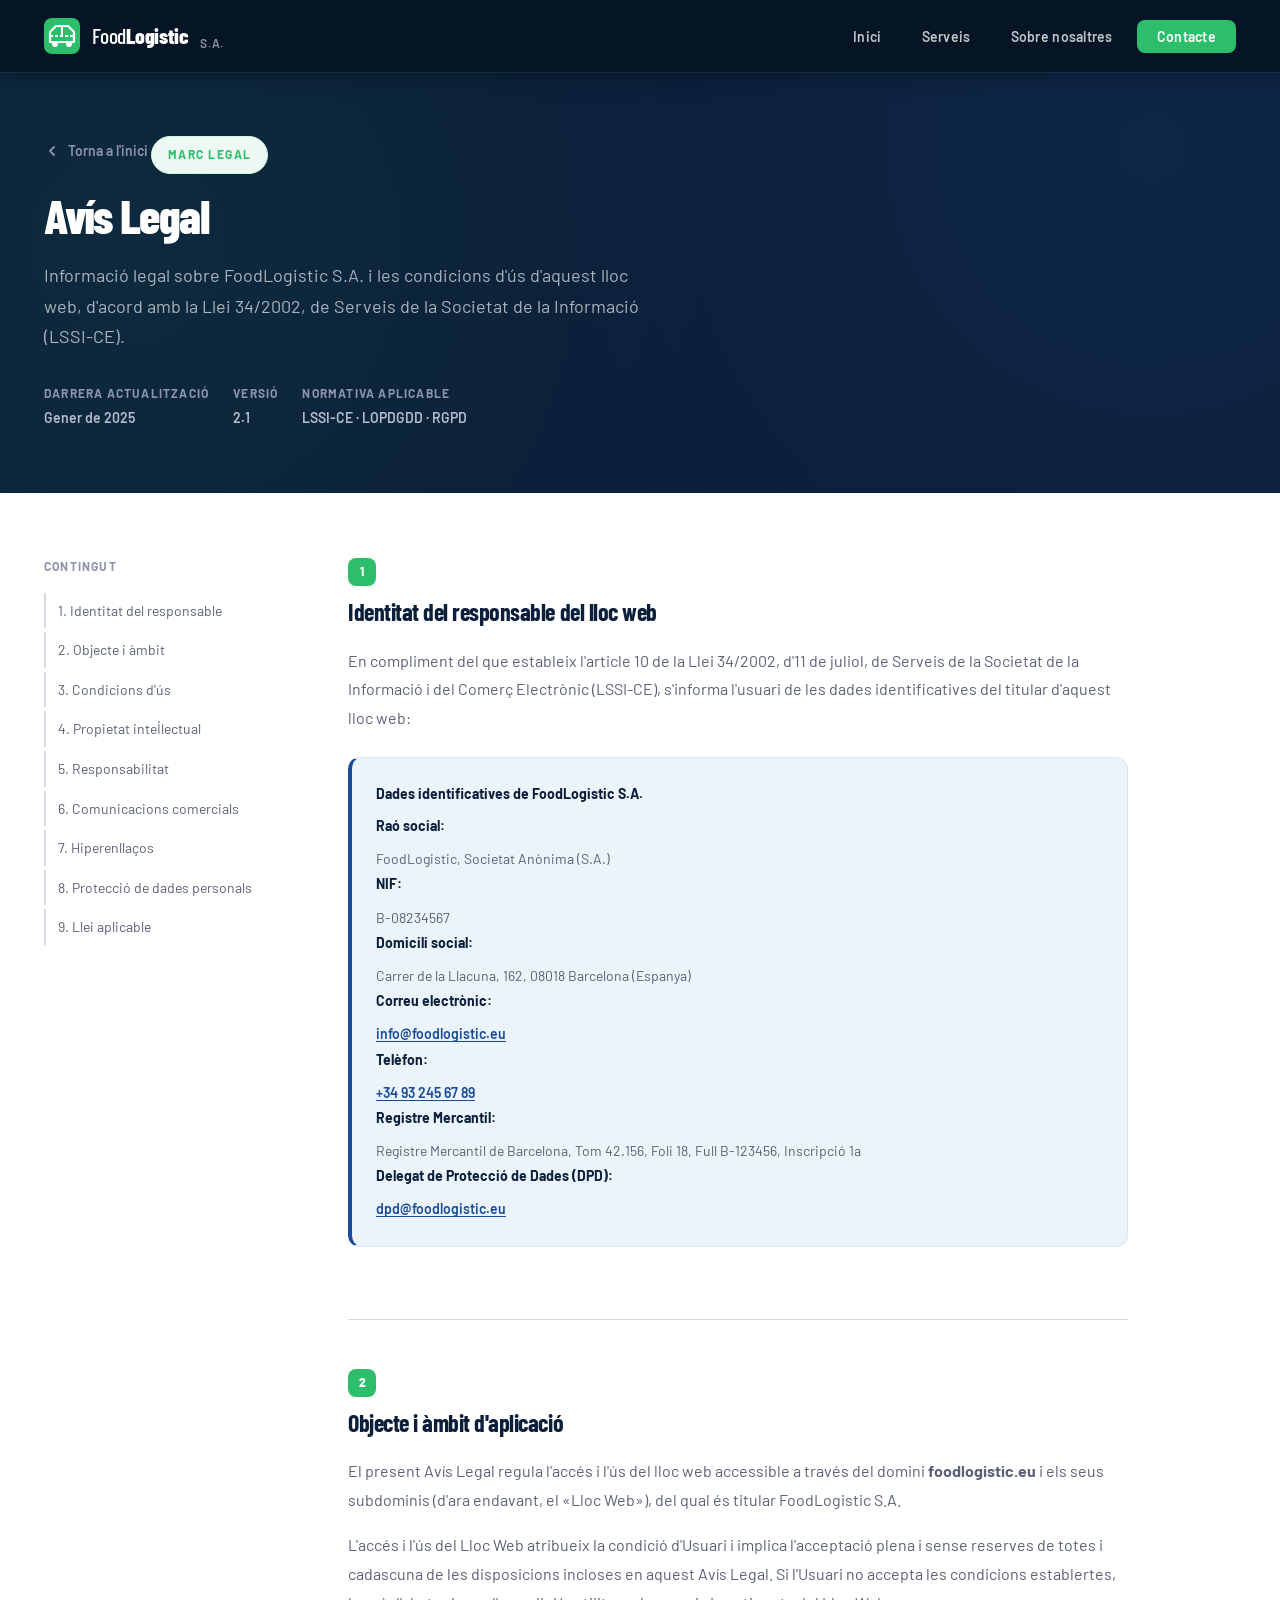
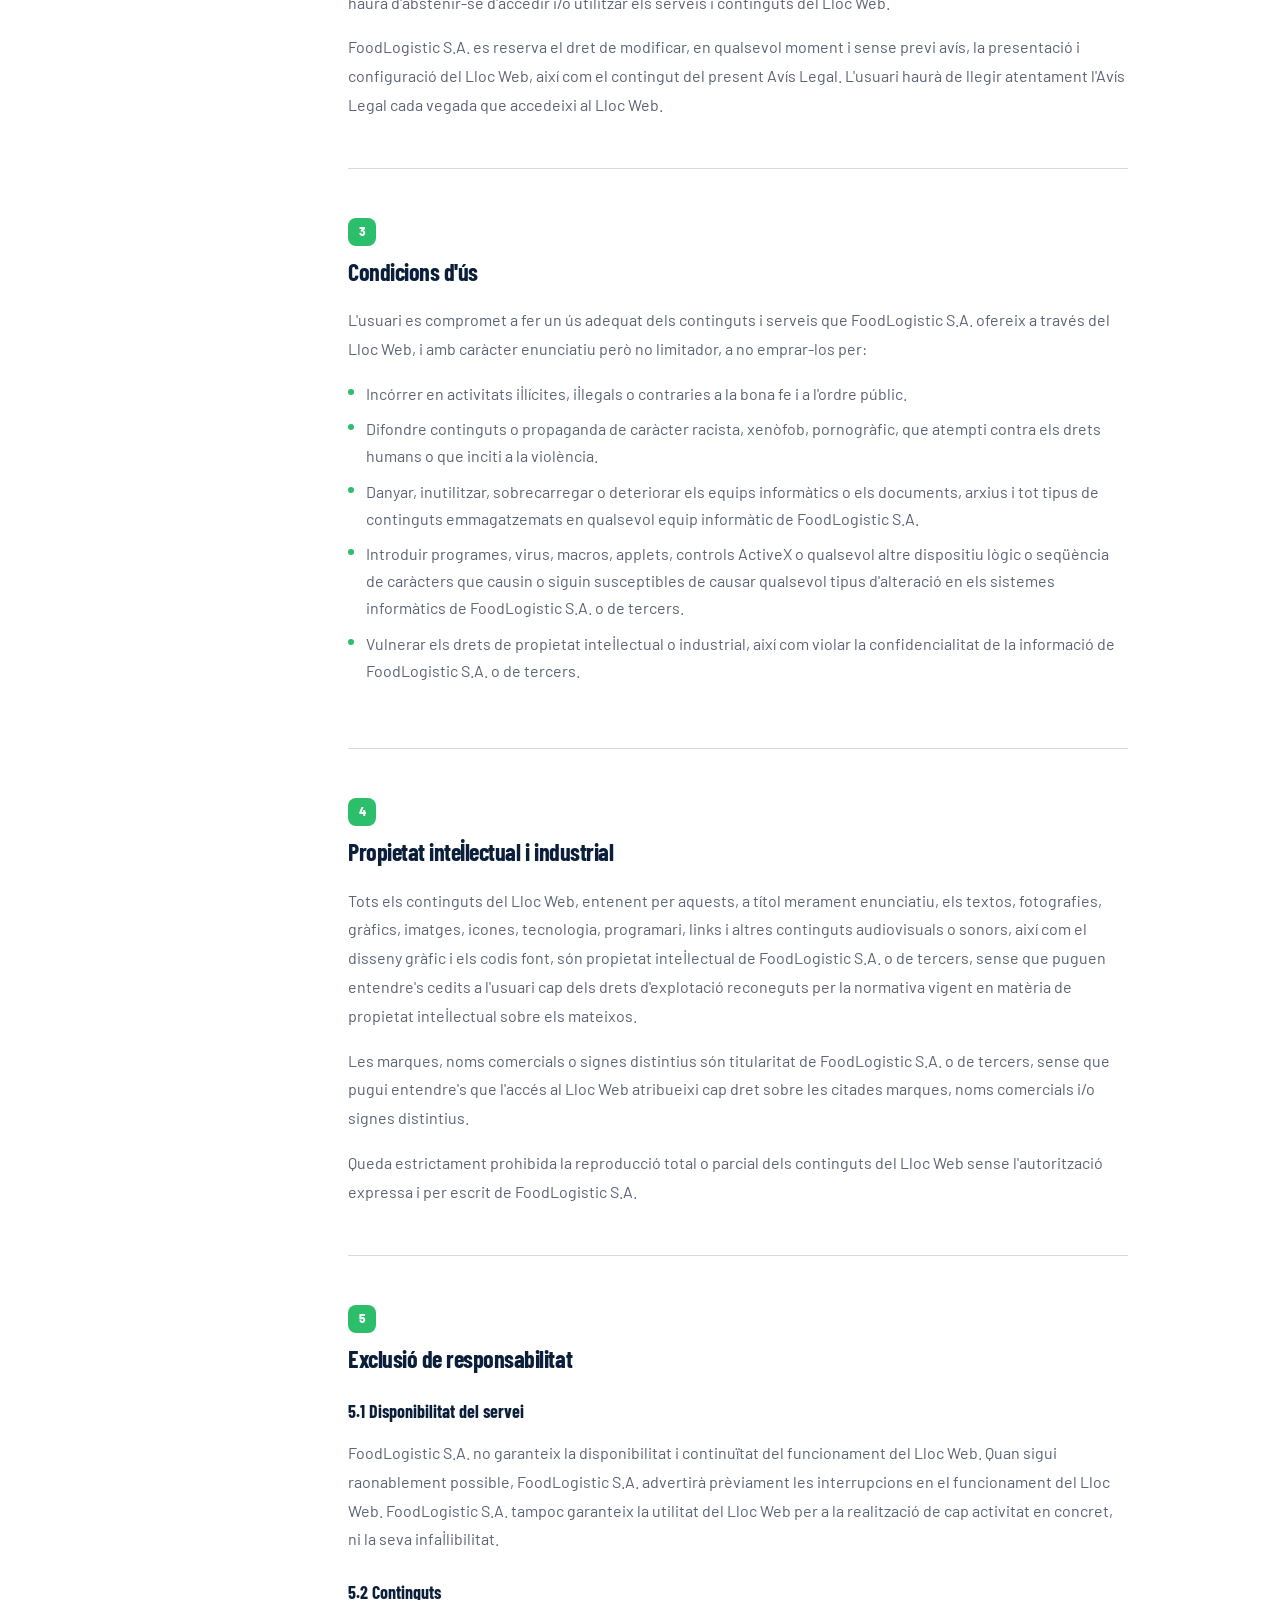
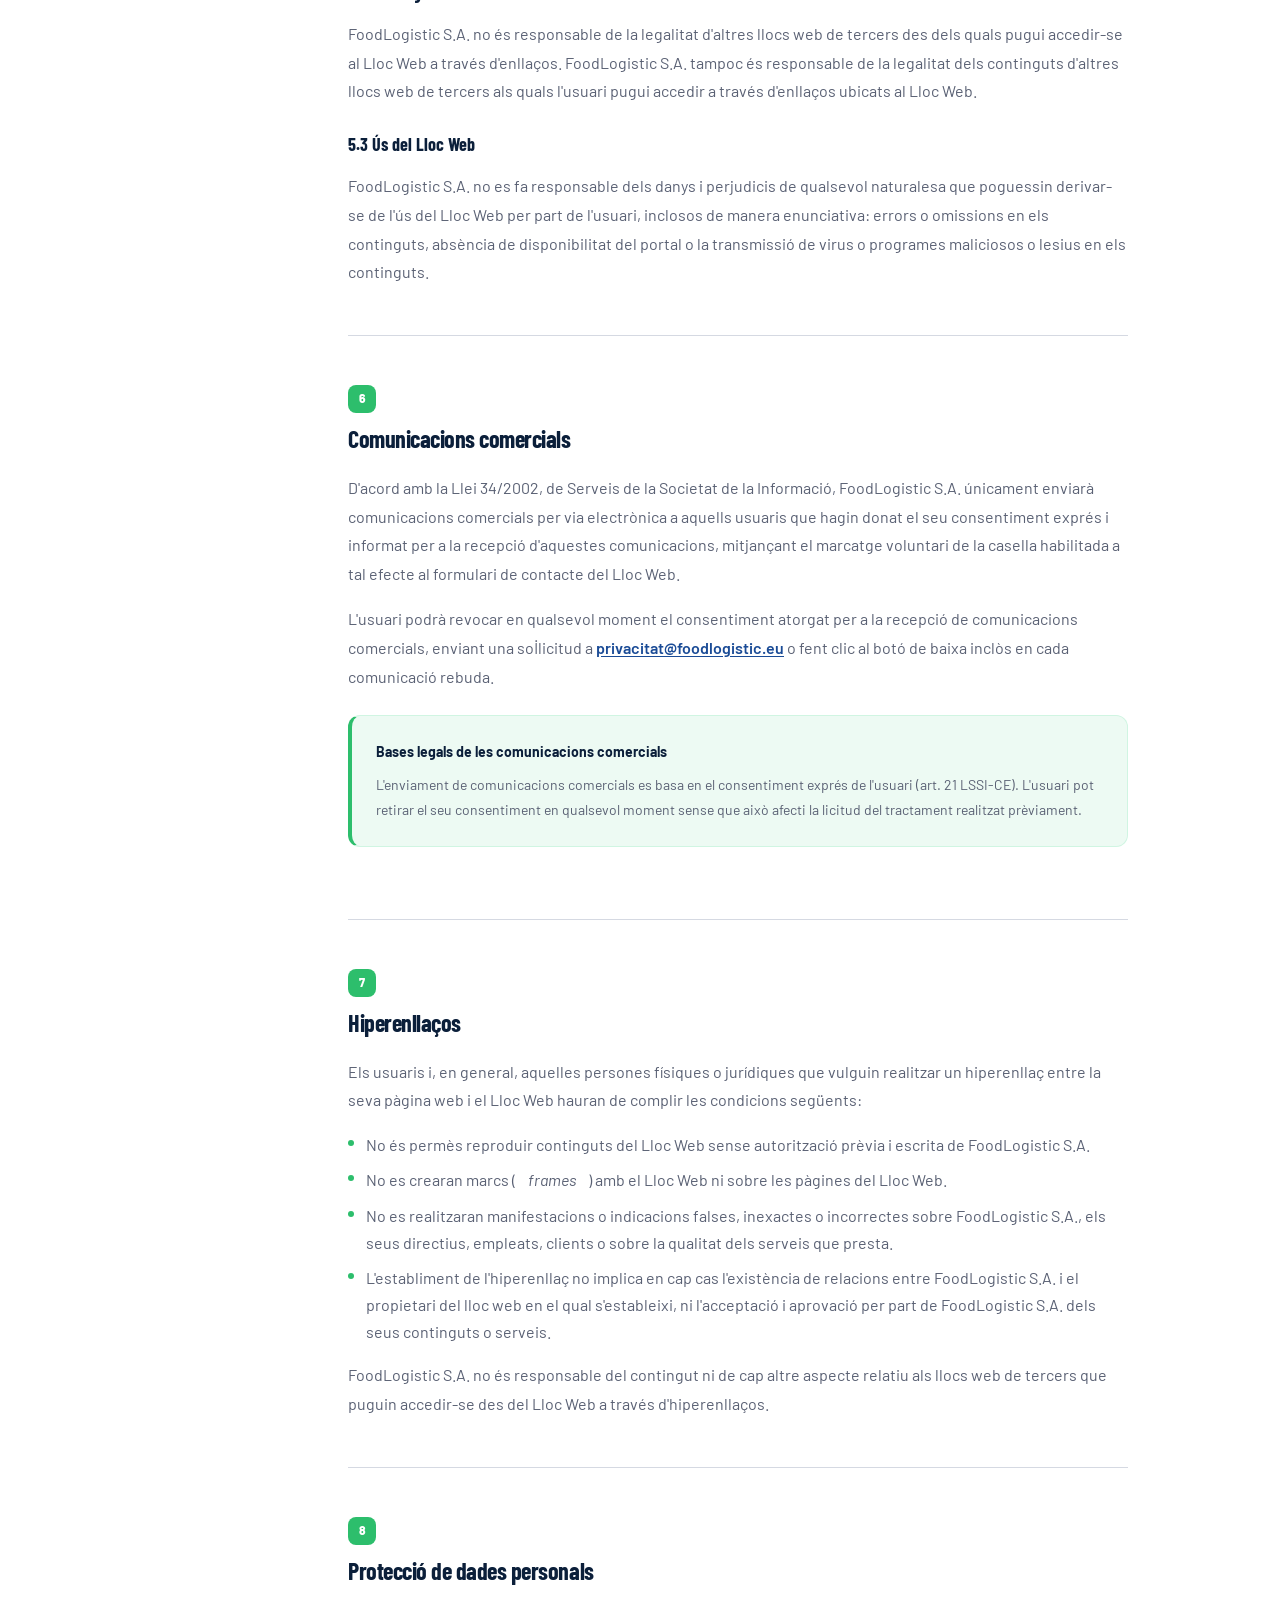
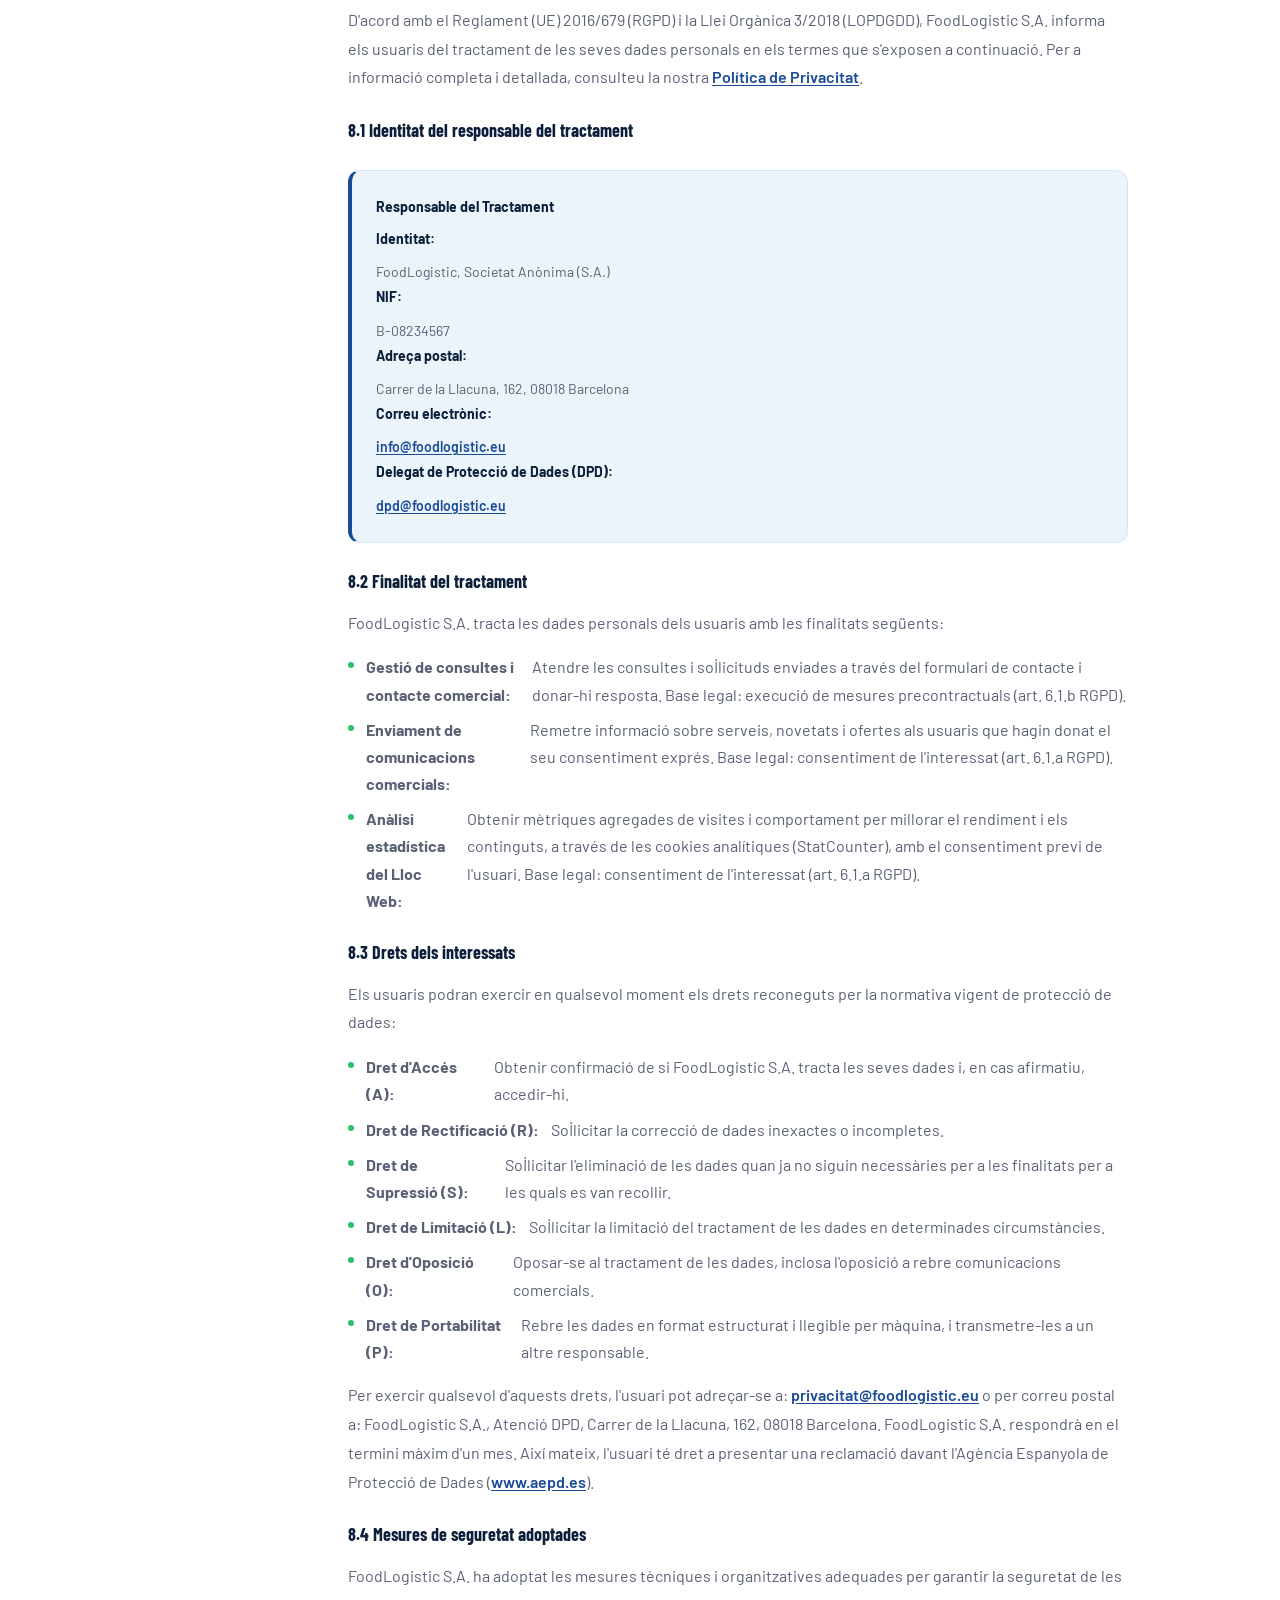
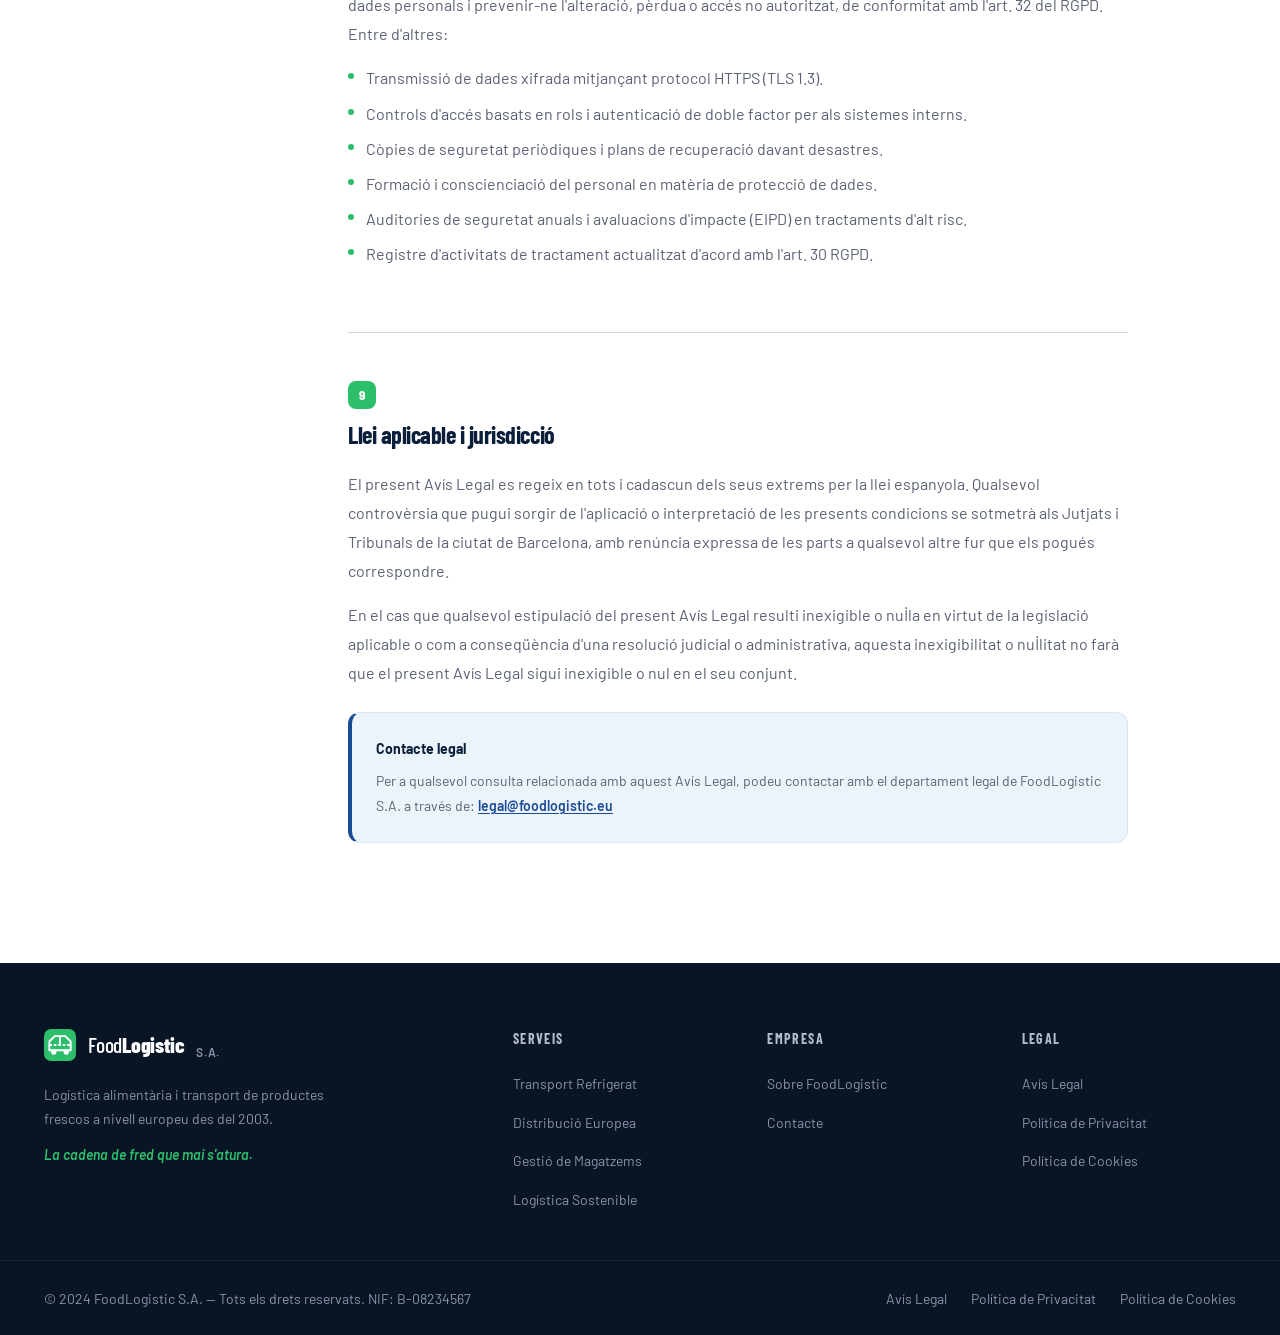
==== commit 48317718: "1" ====
--- a/docs/avis-legal.html
+++ b/docs/avis-legal.html
@@ -88,7 +88,8 @@
             <li><a href="#responsabilitat" class="legal-nav-link">5. Responsabilitat</a></li>
             <li><a href="#comunicacions" class="legal-nav-link">6. Comunicacions comercials</a></li>
             <li><a href="#hiperenllacos" class="legal-nav-link">7. Hiperenllaços</a></li>
-            <li><a href="#llei" class="legal-nav-link">8. Llei aplicable</a></li>
+            <li><a href="#proteccio-dades" class="legal-nav-link">8. Protecció de dades personals</a></li>
+            <li><a href="#llei" class="legal-nav-link">9. Llei aplicable</a></li>
           </ul>
         </nav>
 
@@ -179,8 +180,55 @@
             <p>FoodLogistic S.A. no és responsable del contingut ni de cap altre aspecte relatiu als llocs web de tercers que puguin accedir-se des del Lloc Web a través d'hiperenllaços.</p>
           </div>
 
+          <div class="legal-section" id="proteccio-dades">
+            <div class="legal-section-num" aria-hidden="true">8</div>
+            <h2>Protecció de dades personals</h2>
+            <p>D'acord amb el Reglament (UE) 2016/679 (RGPD) i la Llei Orgànica 3/2018 (LOPDGDD), FoodLogistic S.A. informa els usuaris del tractament de les seves dades personals en els termes que s'exposen a continuació. Per a informació completa i detallada, consulteu la nostra <a href="politica-privacitat.html">Política de Privacitat</a>.</p>
+
+            <h3>8.1 Identitat del responsable del tractament</h3>
+            <div class="legal-info-box">
+              <strong>Responsable del Tractament</strong>
+              <p><strong>Identitat:</strong> FoodLogistic, Societat Anònima (S.A.)<br/>
+              <strong>NIF:</strong> B-08234567<br/>
+              <strong>Adreça postal:</strong> Carrer de la Llacuna, 162, 08018 Barcelona<br/>
+              <strong>Correu electrònic:</strong> <a href="mailto:info@foodlogistic.eu">info@foodlogistic.eu</a><br/>
+              <strong>Delegat de Protecció de Dades (DPD):</strong> <a href="mailto:dpd@foodlogistic.eu">dpd@foodlogistic.eu</a></p>
+            </div>
+
+            <h3>8.2 Finalitat del tractament</h3>
+            <p>FoodLogistic S.A. tracta les dades personals dels usuaris amb les finalitats següents:</p>
+            <ul>
+              <li><strong>Gestió de consultes i contacte comercial:</strong> Atendre les consultes i sol·licituds enviades a través del formulari de contacte i donar-hi resposta. Base legal: execució de mesures precontractuals (art. 6.1.b RGPD).</li>
+              <li><strong>Enviament de comunicacions comercials:</strong> Remetre informació sobre serveis, novetats i ofertes als usuaris que hagin donat el seu consentiment exprés. Base legal: consentiment de l'interessat (art. 6.1.a RGPD).</li>
+              <li><strong>Anàlisi estadística del Lloc Web:</strong> Obtenir mètriques agregades de visites i comportament per millorar el rendiment i els continguts, a través de les cookies analítiques (StatCounter), amb el consentiment previ de l'usuari. Base legal: consentiment de l'interessat (art. 6.1.a RGPD).</li>
+            </ul>
+
+            <h3>8.3 Drets dels interessats</h3>
+            <p>Els usuaris podran exercir en qualsevol moment els drets reconeguts per la normativa vigent de protecció de dades:</p>
+            <ul>
+              <li><strong>Dret d'Accés (A):</strong> Obtenir confirmació de si FoodLogistic S.A. tracta les seves dades i, en cas afirmatiu, accedir-hi.</li>
+              <li><strong>Dret de Rectificació (R):</strong> Sol·licitar la correcció de dades inexactes o incompletes.</li>
+              <li><strong>Dret de Supressió (S):</strong> Sol·licitar l'eliminació de les dades quan ja no siguin necessàries per a les finalitats per a les quals es van recollir.</li>
+              <li><strong>Dret de Limitació (L):</strong> Sol·licitar la limitació del tractament de les dades en determinades circumstàncies.</li>
+              <li><strong>Dret d'Oposició (O):</strong> Oposar-se al tractament de les dades, inclosa l'oposició a rebre comunicacions comercials.</li>
+              <li><strong>Dret de Portabilitat (P):</strong> Rebre les dades en format estructurat i llegible per màquina, i transmetre-les a un altre responsable.</li>
+            </ul>
+            <p>Per exercir qualsevol d'aquests drets, l'usuari pot adreçar-se a: <a href="mailto:privacitat@foodlogistic.eu">privacitat@foodlogistic.eu</a> o per correu postal a: FoodLogistic S.A., Atenció DPD, Carrer de la Llacuna, 162, 08018 Barcelona. FoodLogistic S.A. respondrà en el termini màxim d'un mes. Així mateix, l'usuari té dret a presentar una reclamació davant l'Agència Espanyola de Protecció de Dades (<a href="https://www.aepd.es" target="_blank" rel="noopener">www.aepd.es</a>).</p>
+
+            <h3>8.4 Mesures de seguretat adoptades</h3>
+            <p>FoodLogistic S.A. ha adoptat les mesures tècniques i organitzatives adequades per garantir la seguretat de les dades personals i prevenir-ne l'alteració, pèrdua o accés no autoritzat, de conformitat amb l'art. 32 del RGPD. Entre d'altres:</p>
+            <ul>
+              <li>Transmissió de dades xifrada mitjançant protocol HTTPS (TLS 1.3).</li>
+              <li>Controls d'accés basats en rols i autenticació de doble factor per als sistemes interns.</li>
+              <li>Còpies de seguretat periòdiques i plans de recuperació davant desastres.</li>
+              <li>Formació i conscienciació del personal en matèria de protecció de dades.</li>
+              <li>Auditories de seguretat anuals i avaluacions d'impacte (EIPD) en tractaments d'alt risc.</li>
+              <li>Registre d'activitats de tractament actualitzat d'acord amb l'art. 30 RGPD.</li>
+            </ul>
+          </div>
+
           <div class="legal-section" id="llei">
-            <div class="legal-section-num" aria-hidden="true">8</div>
+            <div class="legal-section-num" aria-hidden="true">9</div>
             <h2>Llei aplicable i jurisdicció</h2>
             <p>El present Avís Legal es regeix en tots i cadascun dels seus extrems per la llei espanyola. Qualsevol controvèrsia que pugui sorgir de l'aplicació o interpretació de les presents condicions se sotmetrà als Jutjats i Tribunals de la ciutat de Barcelona, amb renúncia expressa de les parts a qualsevol altre fur que els pogués correspondre.</p>
             <p>En el cas que qualsevol estipulació del present Avís Legal resulti inexigible o nul·la en virtut de la legislació aplicable o com a conseqüència d'una resolució judicial o administrativa, aquesta inexigibilitat o nul·litat no farà que el present Avís Legal sigui inexigible o nul en el seu conjunt.</p>
